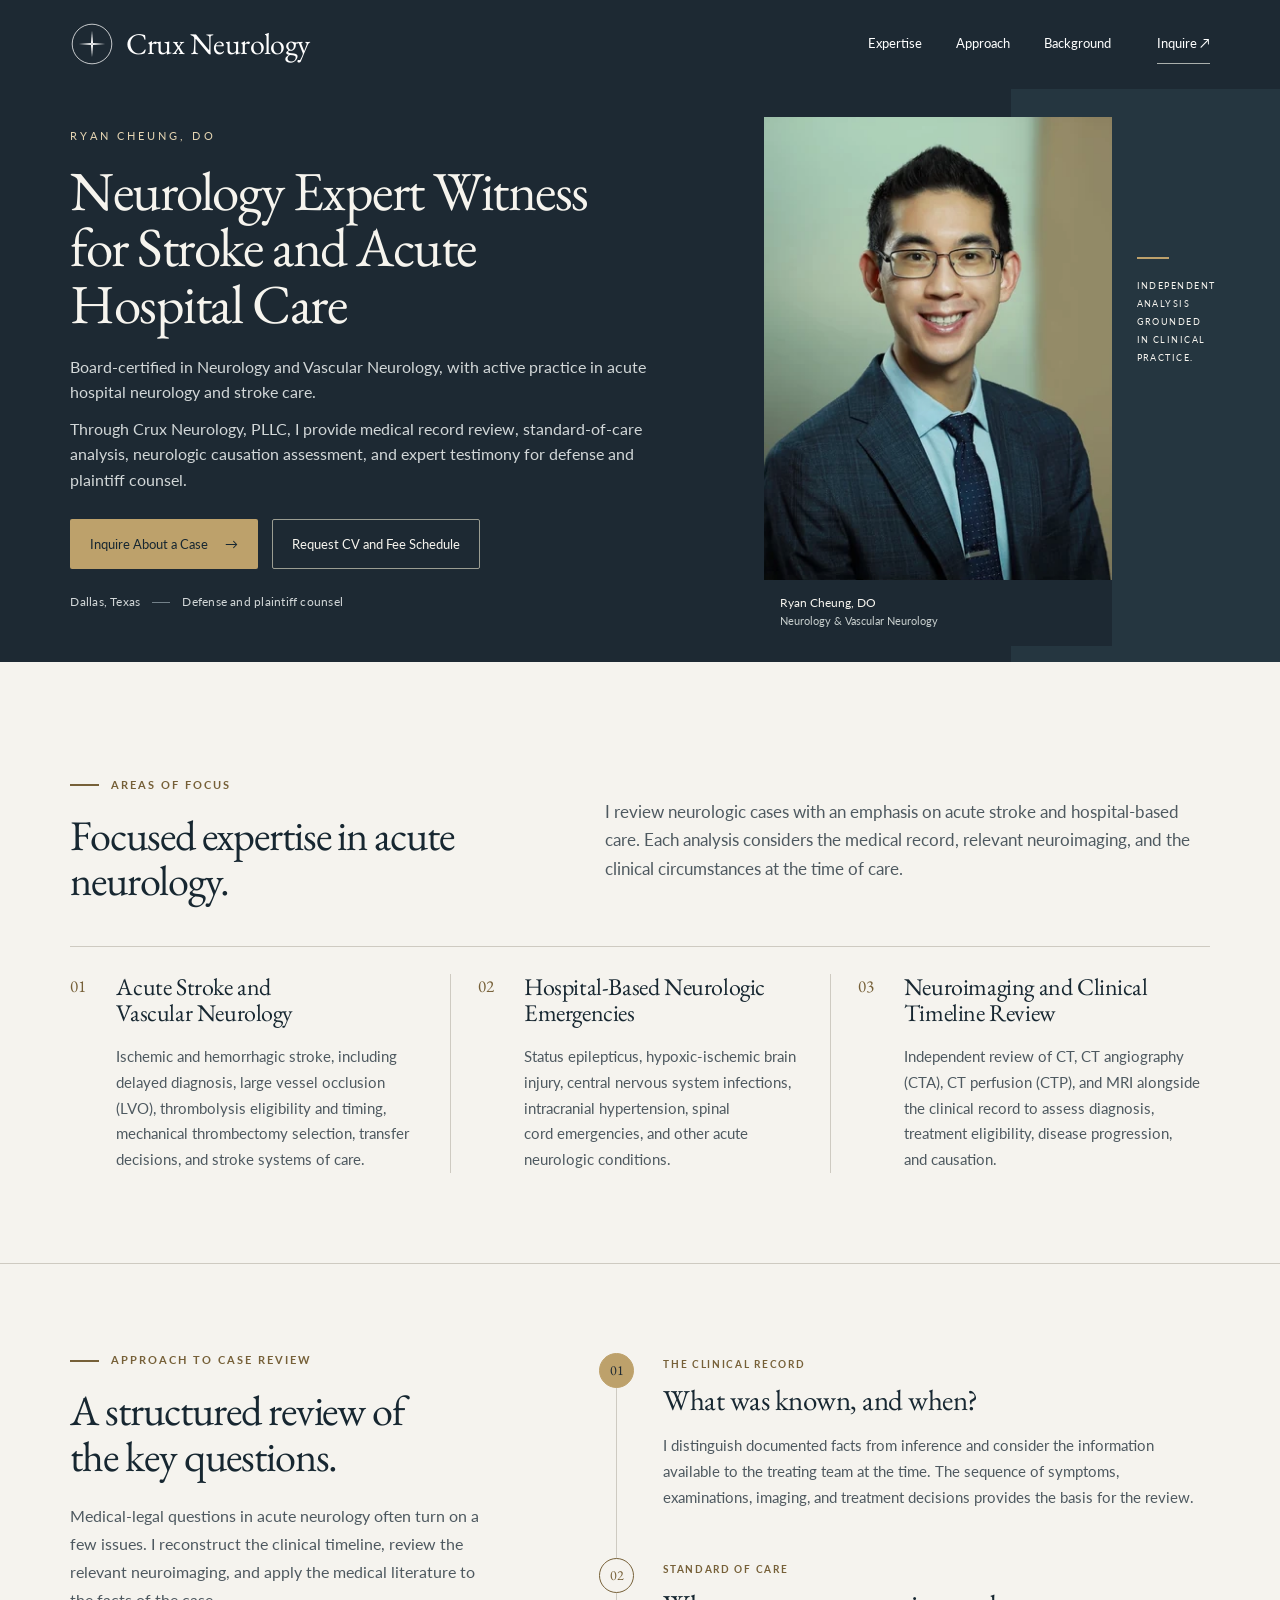
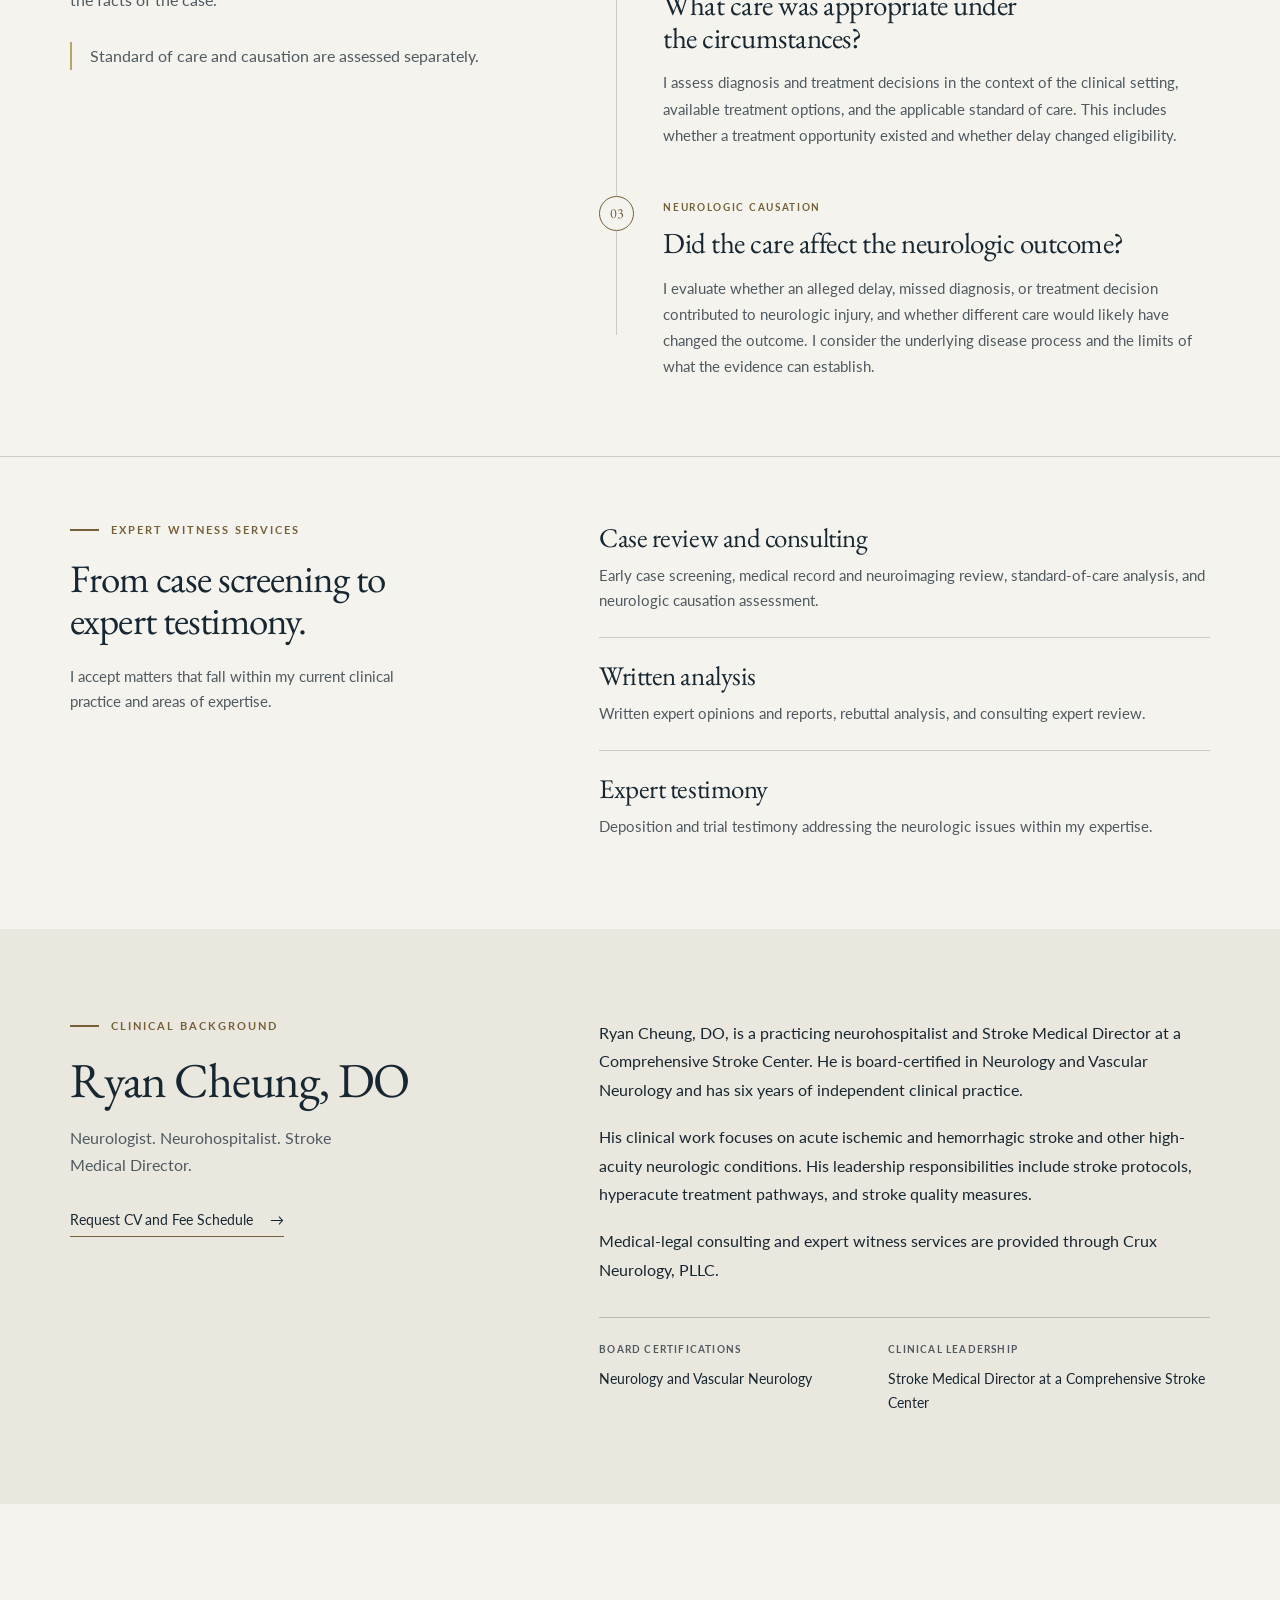
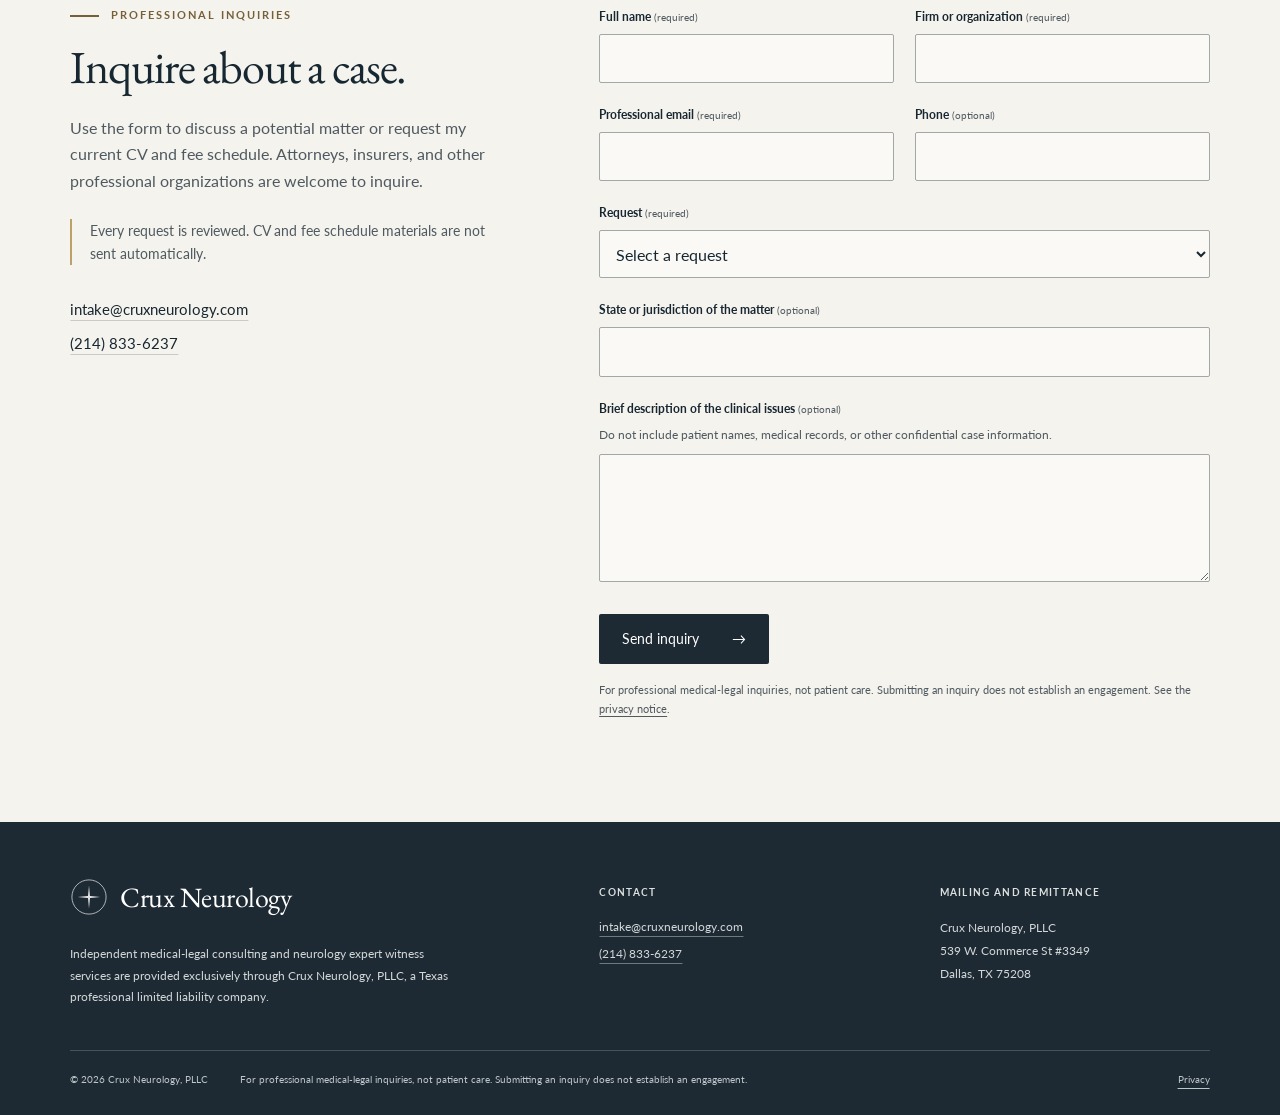
==== index.html @ 37321e13 "Add files via upload Initial website upload" ====
<!doctype html>
<html lang="en">
<head>
  <meta charset="UTF-8">
  <meta name="viewport" content="width=device-width, initial-scale=1">
  <title>Neurology Expert Witness for Stroke | Ryan Cheung, DO</title>
  <meta name="description" content="Ryan Cheung, DO, provides neurology expert witness services for stroke and acute hospital care, including standard-of-care review and causation analysis.">
  <meta name="robots" content="index, follow, max-image-preview:large">
  <meta name="theme-color" content="#1d2933">
  <link rel="canonical" href="https://cruxneurology.com/">
  <meta property="og:type" content="website">
  <meta property="og:site_name" content="Crux Neurology">
  <meta property="og:title" content="Neurology Expert Witness for Stroke | Ryan Cheung, DO">
  <meta property="og:description" content="Ryan Cheung, DO, provides neurology expert witness services for stroke and acute hospital care, including standard-of-care review and causation analysis.">
  <meta property="og:url" content="https://cruxneurology.com/">
  <meta property="og:image" content="https://cruxneurology.com/assets/social-card.png">
  <meta property="og:image:width" content="1200">
  <meta property="og:image:height" content="630">
  <meta property="og:image:alt" content="Crux Neurology - Ryan Cheung, DO. Neurology expert witness for stroke and acute hospital care.">
  <meta name="twitter:card" content="summary_large_image">
  <meta name="twitter:title" content="Neurology Expert Witness for Stroke | Ryan Cheung, DO">
  <meta name="twitter:description" content="Ryan Cheung, DO, provides neurology expert witness services for stroke and acute hospital care, including standard-of-care review and causation analysis.">
  <meta name="twitter:image" content="https://cruxneurology.com/assets/social-card.png">
  <link rel="icon" type="image/svg+xml" href="/assets/favicon.svg">
  <link rel="apple-touch-icon" href="/assets/apple-touch-icon.png">
  <link rel="preconnect" href="https://fonts.googleapis.com"><link rel="preconnect" href="https://fonts.gstatic.com" crossorigin><link href="https://fonts.googleapis.com/css2?family=EB+Garamond:wght@400;500;600&amp;family=Lato:wght@400;700&amp;display=swap" rel="stylesheet">
  <link rel="stylesheet" href="/assets/site.3e89bdb7e78f.css">
  <link rel="preload" as="image" href="/assets/portrait-768.webp" imagesrcset="/assets/portrait-480.webp 480w, /assets/portrait-768.webp 768w, /assets/portrait-1200.webp 1200w" imagesizes="(max-width: 700px) 86vw, (max-width: 1050px) 38vw, 390px">
  <script type="application/ld+json">{"@context":"https://schema.org","@graph":[{"@type":"Organization","@id":"https://cruxneurology.com/#organization","name":"Crux Neurology, PLLC","url":"https://cruxneurology.com/","email":"intake@cruxneurology.com","telephone":"+12148336237","logo":"https://cruxneurology.com/assets/logo-white.svg","address":{"@type":"PostalAddress","streetAddress":"539 W. Commerce St #3349","addressLocality":"Dallas","addressRegion":"TX","postalCode":"75208","addressCountry":"US"}},{"@type":"Person","@id":"https://cruxneurology.com/#ryan-cheung","name":"Ryan Cheung, DO","jobTitle":"Neurologist and medical-legal consultant","url":"https://cruxneurology.com/","image":"https://cruxneurology.com/assets/portrait-1200.webp","worksFor":{"@id":"https://cruxneurology.com/#organization"},"knowsAbout":["Neurology","Vascular Neurology","Acute stroke","Standard of care","Neurologic causation","Expert testimony"]},{"@type":"WebSite","@id":"https://cruxneurology.com/#website","name":"Crux Neurology","url":"https://cruxneurology.com/","publisher":{"@id":"https://cruxneurology.com/#organization"}}]}</script>
  <script type="module" src="/assets/site.d19957cd7f77.mjs"></script>
</head>
<body>
  <a class="skip-link" href="#main">Skip to content</a>
    <header class="site-header" data-header>
      <div class="container header-inner">
        <a class="brand" href="/" aria-label="Crux Neurology home"><svg class="brand__mark" xmlns="http://www.w3.org/2000/svg" viewBox="0 0 100 100" aria-hidden="true" focusable="false">
    <defs><mask id="logo-cutout-header"><rect width="100" height="100" fill="white"/><circle cx="50" cy="50" r="1.5" fill="black"/></mask></defs>
    <g fill="none" stroke="currentColor"><circle cx="50" cy="50" r="45" stroke-width="1.7"/></g>
    <g fill="currentColor" mask="url(#logo-cutout-header)"><polygon points="50,20 52.5,50 50,80 47.5,50"/><polygon points="20,50 50,47.5 80,50 50,52.5"/></g>
    <circle cx="50" cy="50" r="2" fill="none" stroke="currentColor" stroke-width="1"/>
  </svg><span>Crux Neurology</span></a>
        <button class="menu-toggle" type="button" aria-expanded="false" aria-controls="site-nav" hidden>
          <span data-menu-label>Menu</span><span class="menu-glyph" aria-hidden="true"><span></span><span></span></span>
        </button>
        <nav class="site-nav" id="site-nav" aria-label="Main navigation">
          <a href="#expertise">Expertise</a><a href="#approach">Approach</a><a href="#background">Background</a>
          <a class="nav-inquiry" href="#inquire" data-inquiry="case">Inquire<span aria-hidden="true">&nbsp;&#8599;</span></a>
        </nav>
      </div>
    </header>
  <main id="main" tabindex="-1">
    <section class="hero" aria-labelledby="hero-heading" data-hero>
      <div class="container hero-grid">
        <div class="hero-copy">
          <p class="person-label">Ryan Cheung, DO</p>
          <h1 id="hero-heading">Neurology Expert Witness<span>for Stroke and Acute <span class="keep-together">Hospital Care</span></span></h1>
          <div class="hero-introduction"><p>Board-certified in Neurology and Vascular Neurology, with active practice in acute hospital neurology and stroke care.</p><p>Through Crux Neurology, PLLC, I provide medical record review, standard-of-care analysis, neurologic causation assessment, and expert testimony for defense and plaintiff counsel.</p></div>
          <div class="hero-actions"><a class="button button--gold" href="#inquire" data-inquiry="case">Inquire About a Case<span class="button-arrow" aria-hidden="true">&#8594;</span></a><a class="button button--outline " href="#inquire" data-inquiry="materials">Request CV and Fee Schedule</a></div>
          <p class="hero-location">Dallas, Texas<span aria-hidden="true"></span>Defense and plaintiff counsel</p>
        </div>
        <div class="hero-media">
          <figure class="portrait-frame" data-portrait>
            <div class="portrait-clip"><img src="/assets/portrait-768.webp" srcset="/assets/portrait-480.webp 480w, /assets/portrait-768.webp 768w, /assets/portrait-1200.webp 1200w" sizes="(max-width: 700px) 86vw, (max-width: 1050px) 38vw, 390px" width="1200" height="1200" alt="Professional portrait of Ryan Cheung, DO" fetchpriority="high" decoding="async"></div>
            <figcaption><span>Ryan Cheung, DO</span><span>Neurology &amp; Vascular Neurology</span></figcaption>
          </figure>
          <p class="hero-note"><span aria-hidden="true"></span>Independent analysis grounded in clinical practice.</p>
        </div>
      </div>
    </section>
    <section class="section expertise" id="expertise" aria-labelledby="expertise-heading">
      <div class="container">
        <div class="section-intro">
          <div><p class="eyebrow"><span aria-hidden="true"></span>Areas of focus</p><h2 id="expertise-heading">Focused expertise in acute neurology.</h2></div>
          <p class="section-lead">I review neurologic cases with an emphasis on acute stroke and hospital-based care. Each analysis considers the medical record, relevant neuroimaging, and the clinical circumstances at the time of care.</p>
        </div>
        <div class="expertise-grid"><article class="expertise-item"><span class="item-number" aria-hidden="true">01</span><div><h3>Acute Stroke and Vascular Neurology</h3><p>Ischemic and hemorrhagic stroke, including delayed diagnosis, large vessel occlusion (LVO), thrombolysis eligibility and timing, mechanical thrombectomy selection, transfer decisions, and stroke systems of care.</p></div></article><article class="expertise-item"><span class="item-number" aria-hidden="true">02</span><div><h3>Hospital-Based Neurologic Emergencies</h3><p>Status epilepticus, hypoxic-ischemic brain injury, central nervous system infections, intracranial hypertension, spinal cord emergencies, and other acute neurologic conditions.</p></div></article><article class="expertise-item"><span class="item-number" aria-hidden="true">03</span><div><h3>Neuroimaging and Clinical Timeline Review</h3><p>Independent review of CT, CT angiography (CTA), CT perfusion (CTP), and MRI alongside the clinical record to assess diagnosis, treatment eligibility, disease progression, and causation.</p></div></article></div>
      </div>
    </section>
    <section class="section approach" id="approach" aria-labelledby="approach-heading">
      <div class="container approach-grid">
        <div class="approach-intro"><p class="eyebrow"><span aria-hidden="true"></span>Approach to case review</p><h2 id="approach-heading">A structured review of the key questions.</h2><p>Medical-legal questions in acute neurology often turn on a few issues. I reconstruct the clinical timeline, review the relevant neuroimaging, and apply the medical literature to the facts of the case.</p><p class="approach-note">Standard of care and causation are assessed separately.</p></div>
        <ol class="approach-steps" data-steps>
          <li class="approach-step is-current" data-step><span class="step-marker" aria-hidden="true">01</span><div class="step-content"><p class="step-label">The clinical record</p><h3>What was known, and when?</h3><p>I distinguish documented facts from inference and consider the information available to the treating team at the time. The sequence of symptoms, examinations, imaging, and treatment decisions provides the basis for the review.</p></div></li><li class="approach-step" data-step><span class="step-marker" aria-hidden="true">02</span><div class="step-content"><p class="step-label">Standard of care</p><h3>What care was appropriate under the circumstances?</h3><p>I assess diagnosis and treatment decisions in the context of the clinical setting, available treatment options, and the applicable standard of care. This includes whether a treatment opportunity existed and whether delay changed eligibility.</p></div></li><li class="approach-step" data-step><span class="step-marker" aria-hidden="true">03</span><div class="step-content"><p class="step-label">Neurologic causation</p><h3>Did the care affect the neurologic outcome?</h3><p>I evaluate whether an alleged delay, missed diagnosis, or treatment decision contributed to neurologic injury, and whether different care would likely have changed the outcome. I consider the underlying disease process and the limits of what the evidence can establish.</p></div></li>
        </ol>
      </div>
    </section>
    <section class="section services" aria-labelledby="services-heading">
      <div class="container services-grid">
        <div><p class="eyebrow"><span aria-hidden="true"></span>Expert witness services</p><h2 id="services-heading">From case screening to expert testimony.</h2><p class="services-note">I accept matters that fall within my current clinical practice and areas of expertise.</p></div>
        <div class="service-list"><div class="service-row"><h3>Case review and consulting</h3><p>Early case screening, medical record and neuroimaging review, standard-of-care analysis, and neurologic causation assessment.</p></div><div class="service-row"><h3>Written analysis</h3><p>Written expert opinions and reports, rebuttal analysis, and consulting expert review.</p></div><div class="service-row"><h3>Expert testimony</h3><p>Deposition and trial testimony addressing the neurologic issues within my expertise.</p></div></div>
      </div>
    </section>
    <section class="section background" id="background" aria-labelledby="background-heading">
      <div class="container background-grid">
        <div class="background-title"><p class="eyebrow"><span aria-hidden="true"></span>Clinical background</p><h2 id="background-heading">Ryan Cheung, DO</h2><p class="background-subtitle">Neurologist. Neurohospitalist. Stroke Medical Director.</p><a class="text-link" href="#inquire" data-inquiry="materials">Request CV and Fee Schedule <span aria-hidden="true">&#8594;</span></a></div>
        <div class="background-copy"><p>Ryan Cheung, DO, is a practicing neurohospitalist and Stroke Medical Director at a Comprehensive Stroke Center. He is board-certified in Neurology and Vascular Neurology and has six years of independent clinical practice.</p>
<p>His clinical work focuses on acute ischemic and hemorrhagic stroke and other high-acuity neurologic conditions. His leadership responsibilities include stroke protocols, hyperacute treatment pathways, and stroke quality measures.</p>
<p>Medical-legal consulting and expert witness services are provided through Crux Neurology, PLLC.</p><dl class="credentials"><div><dt>Board certifications</dt><dd>Neurology and Vascular Neurology</dd></div><div><dt>Clinical leadership</dt><dd>Stroke Medical Director at a Comprehensive Stroke Center</dd></div></dl></div>
      </div>
    </section>
    <section class="section inquiry" id="inquire" aria-labelledby="inquiry-heading" tabindex="-1">
      <div class="container inquiry-grid">
        <div class="inquiry-intro"><p class="eyebrow"><span aria-hidden="true"></span>Professional inquiries</p><h2 id="inquiry-heading">Inquire about a case.</h2><p>Use the form to discuss a potential matter or request my current CV and fee schedule. Attorneys, insurers, and other professional organizations are welcome to inquire.</p><p class="screening-note">Every request is reviewed. CV and fee schedule materials are not sent automatically.</p><div class="contact-links"><a href="mailto:intake@cruxneurology.com">intake@cruxneurology.com</a><a href="tel:+12148336237">(214) 833-6237</a></div></div>
        <div class="inquiry-panel">
          <form id="inquiry-form" action="https://formspree.io/f/mqevrkad" method="POST" aria-label="Professional inquiry" data-inquiry-form>
            <div class="form-error-summary" id="form-errors" role="alert" tabindex="-1" hidden><h3>Review your inquiry</h3><p id="form-error-message"></p><ul id="form-error-list"></ul></div>
            <div class="form-fields">
              <div class="field">
    <label for="name">Full name <span class="required-note">(required)</span></label>
    <input id="name" name="name" type="text" required autocomplete="name" maxlength="100" aria-describedby="name-error">
    <p class="field-error" id="name-error" hidden></p>
  </div>
              <div class="field">
    <label for="organization">Firm or organization <span class="required-note">(required)</span></label>
    <input id="organization" name="organization" type="text" required autocomplete="organization" maxlength="160" aria-describedby="organization-error">
    <p class="field-error" id="organization-error" hidden></p>
  </div>
              <div class="field">
    <label for="email">Professional email <span class="required-note">(required)</span></label>
    <input id="email" name="email" type="email" required autocomplete="email" maxlength="254" aria-describedby="email-error">
    <p class="field-error" id="email-error" hidden></p>
  </div>
              <div class="field">
    <label for="phone">Phone <span class="optional-note">(optional)</span></label>
    <input id="phone" name="phone" type="tel"  autocomplete="tel" maxlength="40" aria-describedby="phone-error">
    <p class="field-error" id="phone-error" hidden></p>
  </div>
              <div class="field field--full"><label for="request_type">Request <span class="required-note">(required)</span></label><select id="request_type" name="request_type" required aria-describedby="request_type-error"><option value="">Select a request</option><option value="case">Case inquiry</option><option value="materials">CV and fee schedule</option><option value="both">Case inquiry and CV / fee schedule</option></select><p class="field-error" id="request_type-error" hidden></p></div>
              <div class="case-fields field--full" data-case-fields>
                <div class="field field--full">
    <label for="jurisdiction">State or jurisdiction of the matter <span class="optional-note">(optional)</span></label>
    <input id="jurisdiction" name="jurisdiction" type="text"   maxlength="120" aria-describedby="jurisdiction-error">
    <p class="field-error" id="jurisdiction-error" hidden></p>
  </div>
                <div class="field field--full"><label for="message">Brief description of the clinical issues <span class="optional-note">(optional)</span></label><p class="field-hint" id="message-hint">Do not include patient names, medical records, or other confidential case information.</p><textarea id="message" name="message" rows="4" maxlength="3000" aria-describedby="message-hint message-error"></textarea><p class="field-error" id="message-error" hidden></p></div>
              </div>
            </div>
            <div class="honeypot" aria-hidden="true"><label for="company_website">Leave this field empty</label><input id="company_website" name="_gotcha" type="text" tabindex="-1" autocomplete="off"></div>
            <input type="hidden" name="_subject" value="Crux Neurology professional inquiry">
            <div class="form-submit"><button class="button button--navy" type="submit"><span data-submit-label>Send inquiry</span><span aria-hidden="true">&#8594;</span></button><p data-submit-status role="status" aria-live="polite"></p></div>
            <p class="form-privacy">For professional medical-legal inquiries, not patient care. Submitting an inquiry does not establish an engagement. See the <a href="/privacy/">privacy notice</a>.</p>
            <noscript><p class="form-privacy">Your browser will open Formspree's confirmation page after submission. Materials are still reviewed and sent manually.</p></noscript>
          </form>
          <div class="form-success" data-form-success tabindex="-1" role="status" hidden><span class="success-rule" aria-hidden="true"></span><p class="step-label">Crux Neurology</p><h3>Request received</h3><p>Your request has been received for review. CV and fee schedule requests are screened before materials are shared.</p><button type="button" class="text-link" data-form-reset>Send another inquiry <span aria-hidden="true">&#8594;</span></button></div>
        </div>
      </div>
    </section>
  </main>
  <footer class="site-footer">
    <div class="container footer-main">
      <div class="footer-brand"><a class="brand" href="/" aria-label="Crux Neurology home"><svg class="brand__mark" xmlns="http://www.w3.org/2000/svg" viewBox="0 0 100 100" aria-hidden="true" focusable="false">
    <defs><mask id="logo-cutout-footer"><rect width="100" height="100" fill="white"/><circle cx="50" cy="50" r="1.5" fill="black"/></mask></defs>
    <g fill="none" stroke="currentColor"><circle cx="50" cy="50" r="45" stroke-width="1.7"/></g>
    <g fill="currentColor" mask="url(#logo-cutout-footer)"><polygon points="50,20 52.5,50 50,80 47.5,50"/><polygon points="20,50 50,47.5 80,50 50,52.5"/></g>
    <circle cx="50" cy="50" r="2" fill="none" stroke="currentColor" stroke-width="1"/>
  </svg><span>Crux Neurology</span></a><p>Independent medical-legal consulting and neurology expert witness services are provided exclusively through Crux Neurology, PLLC, a Texas professional limited liability company.</p></div>
      <div><h2 class="footer-heading">Contact</h2><a href="mailto:intake@cruxneurology.com">intake@cruxneurology.com</a><a href="tel:+12148336237">(214) 833-6237</a></div>
      <div><h2 class="footer-heading">Mailing and remittance</h2><address>Crux Neurology, PLLC<br>539 W. Commerce St #3349<br>Dallas, TX 75208</address></div>
    </div>
    <div class="container footer-bottom"><p>&copy; 2026 Crux Neurology, PLLC</p><p>For professional medical-legal inquiries, not patient care. Submitting an inquiry does not establish an engagement.</p><a href="/privacy/">Privacy</a></div>
  </footer>
</body>
</html>
---- assets/site.3e89bdb7e78f.css ----
/* EDIT HERE: the approved visual system. Keep normal text at accessible contrast. */
:root {
  color-scheme: light;
  --paper: #f5f3ee;
  --paper-deep: #eae7df;
  --white: #ffffff;
  --navy: #1d2933;
  --navy-raised: #253640;
  --ink: #172731;
  --muted: #4e5960;
  --on-dark: #f6f4ee;
  --on-dark-muted: #d2d7d8;
  --gold: #bda16b;
  --gold-hover: #cdb584;
  --gold-ink: #766038;
  --line: #cecac1;
  --line-dark: #465159;
  --error: #942e2e;
  --font-display: 'EB Garamond', Georgia, 'Times New Roman', serif;
  --font-body: 'Lato', Arial, Helvetica, sans-serif;
  --container: 1248px;
  --gutter: clamp(22px, 5.5vw, 88px);
  --section-space: clamp(68px, 7vw, 100px);
  --header-height: 88px;
  --radius: 2px;
  --ease: cubic-bezier(.2, .7, .2, 1);
}

/* BASE --------------------------------------------------------------- */
*, *::before, *::after { box-sizing: border-box; }
html { scroll-padding-top: calc(var(--header-height) + 24px); }
body { margin: 0; background: var(--paper); color: var(--ink); font-family: var(--font-body); font-size: 17px; line-height: 1.65; -webkit-font-smoothing: antialiased; }
body, input, select, textarea, button { font-synthesis: none; }
::selection { background: #ddcca7; color: var(--ink); }
h1, h2, h3, p, figure, ol, ul, dl, dd { margin: 0; }
h1, h2, h3 { font-family: var(--font-display); font-weight: 400; text-wrap: pretty; }
h1 { font-size: clamp(44px, 4.3vw, 60px); line-height: 1.03; letter-spacing: -.027em; }
h2 { font-size: clamp(35px, 3.3vw, 46px); line-height: 1.08; letter-spacing: -.025em; }
h3 { font-size: 26px; line-height: 1.12; letter-spacing: -.017em; }
p { text-wrap: pretty; }
p + p { margin-top: 18px; }
a { color: inherit; text-underline-offset: 5px; text-decoration-thickness: 1px; }
button, input, select, textarea { font: inherit; }
button, a, input, select, textarea { -webkit-tap-highlight-color: transparent; }
button { cursor: pointer; }
button:disabled { cursor: wait; }
a:focus-visible, button:focus-visible, input:focus-visible, select:focus-visible, textarea:focus-visible, [tabindex]:focus-visible { outline: 2px solid var(--gold-ink); outline-offset: 5px; }
.site-header :focus-visible, .hero :focus-visible, .site-footer :focus-visible { outline-color: var(--gold-hover); }
[hidden] { display: none !important; }
img { display: block; max-width: 100%; }
.container { width: min(var(--container), calc(100% - var(--gutter) * 2)); margin-inline: auto; }
.section { padding-block: var(--section-space); }
section[id] { scroll-margin-top: 22px; }
#main:focus, #inquire:focus { outline: none; }
.skip-link { position: fixed; top: 12px; left: 20px; z-index: 100; padding: 10px 20px; background: var(--paper); color: var(--ink); transform: translateY(-170%); }
.skip-link:focus { transform: translateY(0); }
.eyebrow { display: flex; align-items: center; gap: 12px; font-size: 10.5px; line-height: 1.45; font-weight: 700; text-transform: uppercase; letter-spacing: .19em; color: var(--gold-ink); margin-bottom: 20px; }
.eyebrow > span { width: 29px; height: 2px; flex: 0 0 29px; background: currentColor; }
.button { display: inline-flex; align-items: center; justify-content: center; gap: 17px; padding: 14px 22px; min-height: 50px; border: 1px solid transparent; border-radius: var(--radius); text-decoration: none; font-size: 14px; line-height: 1.3; font-weight: 400; transition: background-color .2s, color .2s, border-color .2s; }
.button--gold { background: var(--gold); color: var(--ink); }
.button--gold:hover { background: var(--gold-hover); }
.button--outline { background: transparent; border-color: #9b9d92; color: var(--on-dark); }
.button--outline:hover { background: var(--on-dark); border-color: var(--on-dark); color: var(--navy); }
.button--navy { background: var(--navy); color: var(--white); }
.button--navy:hover { background: #344650; }
.button--navy:disabled { background: #52636a; }
.button-arrow { transition: transform .2s var(--ease); }
.button:hover .button-arrow { transform: translateX(3px); }
.text-link { display: inline-flex; align-items: center; gap: 17px; border: 0; border-bottom: 1px solid var(--gold-ink); padding: 0 0 5px; background: none; font-size: 14px; line-height: 1.6; text-decoration: none; color: var(--ink); }
.text-link:hover { color: var(--gold-ink); }

/* IDENTITY / NAVIGATION ---------------------------------------------- */
.site-header { position: sticky; top: 0; z-index: 50; background: var(--navy); color: var(--white); border-bottom: 1px solid transparent; transition: border-color .2s; }
.site-header.is-scrolled { border-bottom-color: var(--line-dark); }
.header-inner { min-height: var(--header-height); display: flex; align-items: center; justify-content: space-between; gap: 24px; }
.brand { display: inline-flex; align-items: center; gap: 12px; color: var(--white); text-decoration: none; white-space: nowrap; transition: color .2s; }
.brand__mark { width: 44px; height: 44px; flex: 0 0 44px; }
.brand > span { font-family: var(--font-display); font-size: 30px; line-height: 1; letter-spacing: -.018em; }
/* The entire brand is white at rest; both symbol and wordmark turn gold. */
.brand:hover, .brand:focus-visible { color: var(--gold); }
.site-nav { display: flex; align-items: center; gap: 34px; font-size: 13px; line-height: 1.5; }
.site-nav a { padding-block: 10px; text-decoration: none; transition: color .2s; }
.site-nav a:hover, .site-nav a:focus-visible, .site-nav a[aria-current="location"] { color: var(--gold-hover); }
.site-nav .nav-inquiry { margin-left: 12px; border-bottom: 1px solid #aab0ad; }
.menu-toggle { display: none; }

/* OPENING: INDEPENDENT TEXT, PHOTO, AND REAR PANEL --------------------- */
.hero { background: var(--navy); color: var(--on-dark); position: relative; z-index: 2; isolation: isolate; }
.hero::after { content: ''; position: absolute; z-index: -1; width: 21%; right: 0; top: 0; bottom: 0; background: var(--navy-raised); transform: translateY(var(--rear-shift, 0px)); }
.hero-grid { display: grid; grid-template-columns: minmax(0, 1.43fr) minmax(0, 1fr); gap: clamp(36px, 4.5vw, 68px); align-items: start; padding-top: 28px; padding-bottom: 50px; }
.hero-copy { padding-top: 10px; position: relative; z-index: 2; }
.person-label { font-size: 11px; letter-spacing: .28em; line-height: 1.6; text-transform: uppercase; color: #e4d4b2; margin-bottom: 18px; }
.hero h1 { max-width: 720px; }
.hero h1 > span { display: block; }
.keep-together { white-space: nowrap; }
.hero-introduction { font-size: 15.5px; line-height: 1.65; color: var(--on-dark-muted); max-width: 590px; margin-top: 22px; }
.hero-introduction p + p { margin-top: 11px; }
.hero-actions { display: flex; gap: 14px; flex-wrap: wrap; margin-top: 26px; }
.hero-actions .button { font-size: 13px; padding-inline: 19px; }
.hero-location { display: flex; align-items: center; flex-wrap: wrap; gap: 12px; margin-top: 24px; color: var(--on-dark-muted); font-size: 11.5px; letter-spacing: .02em; }
.hero-location > span { width: 18px; height: 1px; background: #73818a; }
.hero-media { display: grid; grid-template-columns: minmax(0, 1fr) 73px; gap: 25px; align-items: start; position: relative; z-index: 3; }
.portrait-frame { margin-bottom: -108px; background: var(--navy); transform: translate3d(0, var(--portrait-shift, 0px), 0); }
.portrait-clip { aspect-ratio: 3 / 4; overflow: hidden; background: #8b9b93; }
.portrait-clip img { width: 100%; height: 100%; object-fit: cover; object-position: 50% 30%; filter: saturate(.88); transform: scale(var(--portrait-scale, 1.012)); }
.portrait-frame figcaption { padding: 14px 16px 16px; font-size: 12px; line-height: 1.55; color: var(--on-dark); }
.portrait-frame figcaption > span { display: block; }
.portrait-frame figcaption > span + span { color: #c8cfce; font-size: 10.5px; margin-top: 1px; }
.hero-note { margin-top: 140px; font-size: 9px; line-height: 2; text-transform: uppercase; letter-spacing: .16em; overflow-wrap: normal; }
.hero-note > span { display: block; width: 32px; height: 2px; background: var(--gold); margin-bottom: 18px; }

/* FOCUS -------------------------------------------------------------- */
.expertise { padding-top: clamp(106px, 9vw, 130px); position: relative; z-index: 1; background: var(--paper); }
.section-intro { display: grid; grid-template-columns: .9fr 1.25fr; gap: 100px; align-items: center; margin-bottom: 42px; }
.section-intro h2 { max-width: 430px; }
.section-lead { font-size: 17px; line-height: 1.7; color: var(--muted); max-width: 630px; }
.expertise-grid { display: grid; grid-template-columns: repeat(3, minmax(0, 1fr)); border-top: 1px solid var(--line); padding-top: 27px; }
.expertise-item { display: grid; grid-template-columns: 25px 1fr; gap: 21px; padding-right: 28px; }
.expertise-item + .expertise-item { border-left: 1px solid var(--line); padding-left: 27px; }
.expertise-item:last-child { padding-right: 0; }
.item-number { font-family: var(--font-display); font-size: 17px; line-height: 1.5; color: var(--gold-ink); }
.expertise-item h3 { font-size: 24px; line-height: 1.07; min-height: 54px; max-width: 295px; }
.expertise-item p { margin-top: 16px; font-size: 15px; line-height: 1.72; color: var(--muted); }

/* APPROACH: NORMAL DOCUMENT SCROLL, STICKY TITLE, ACTIVE RAIL --------- */
.approach { border-top: 1px solid var(--line); padding-bottom: 76px; }
.approach-grid { display: grid; grid-template-columns: .86fr 1.25fr; gap: clamp(80px, 8.5vw, 135px); align-items: start; }
.approach-intro { position: sticky; top: calc(var(--header-height) + 48px); }
.approach-intro h2 { max-width: 375px; }
.approach-intro > p:not(.eyebrow) { margin-top: 22px; font-size: 16px; line-height: 1.75; color: var(--muted); }
.approach-intro .approach-note { border-left: 2px solid var(--gold); padding-left: 18px; color: var(--ink); margin-top: 28px !important; }
.approach-steps { padding: 0; list-style: none; position: relative; }
.approach-steps::before { content: ''; position: absolute; width: 1px; background: var(--line); top: 18px; bottom: 45px; left: 17px; }
.approach-step { display: grid; grid-template-columns: 36px 1fr; gap: 28px; position: relative; }
.approach-step:not(:last-child) { padding-bottom: 48px; }
.step-marker { position: relative; z-index: 1; width: 35px; height: 35px; display: flex; align-items: center; justify-content: center; border-radius: 50%; border: 1px solid var(--gold-ink); color: var(--gold-ink); background: var(--paper); font-family: var(--font-display); font-size: 14px; transition: color .3s, background-color .3s, border-color .3s; }
.approach-step.is-current .step-marker { background: var(--gold); color: var(--navy); border-color: var(--gold); }
.step-label { color: var(--gold-ink); font-size: 10px; text-transform: uppercase; letter-spacing: .17em; font-weight: 700; line-height: 1.5; margin-bottom: 12px; }
.step-content { padding-top: 4px; }
.step-content h3 { font-size: 29px; line-height: 1.12; max-width: 520px; }
.step-content > p:not(.step-label) { margin-top: 15px; color: var(--muted); font-size: 15px; line-height: 1.75; max-width: 540px; }

/* SERVICES ----------------------------------------------------------- */
.services { border-top: 1px solid var(--line); padding-top: 66px; }
.services-grid { display: grid; grid-template-columns: .86fr 1.25fr; gap: clamp(80px, 8.5vw, 135px); }
.services h2 { max-width: 370px; font-size: 39px; }
.services-note { max-width: 340px; color: var(--muted); font-size: 15px; margin-top: 22px; }
.service-row { padding-block: 23px; border-top: 1px solid var(--line); }
.service-row:first-child { padding-top: 0; border-top: 0; }
.service-row:last-child { padding-bottom: 0; }
.service-row h3 { font-size: 27px; }
.service-row p { margin-top: 10px; font-size: 15px; line-height: 1.7; color: var(--muted); }

/* BACKGROUND --------------------------------------------------------- */
.background { background: var(--paper-deep); }
.background-grid { display: grid; grid-template-columns: .86fr 1.25fr; gap: clamp(80px, 8.5vw, 135px); }
.background h2 { font-size: clamp(40px, 3.8vw, 52px); }
.background-subtitle { margin-top: 18px; color: var(--muted); max-width: 320px; font-size: 16px; line-height: 1.7; }
.background-title .text-link { margin-top: 30px; }
.background-copy { font-size: 16px; line-height: 1.8; }
.credentials { display: grid; grid-template-columns: .9fr 1.1fr; gap: 26px; margin-top: 32px; padding-top: 24px; border-top: 1px solid #bdbab1; }
.credentials dt { text-transform: uppercase; font-weight: 700; letter-spacing: .12em; color: var(--muted); font-size: 10px; line-height: 1.5; margin-bottom: 10px; }
.credentials dd { font-size: 14px; line-height: 1.7; }

/* INTAKE ------------------------------------------------------------- */
.inquiry { padding-block: 104px; }
.inquiry-grid { display: grid; grid-template-columns: .86fr 1.25fr; gap: clamp(80px, 8.5vw, 135px); }
.inquiry-intro h2 { font-size: 46px; }
.inquiry-intro > p:not(.eyebrow) { font-size: 16px; color: var(--muted); margin-top: 22px; }
.inquiry-intro .screening-note { font-size: 14px !important; padding-left: 18px; border-left: 2px solid var(--gold); margin-top: 25px !important; }
.contact-links { margin-top: 32px; display: flex; align-items: flex-start; flex-direction: column; gap: 9px; font-size: 15px; }
.contact-links a { text-decoration-color: var(--line); }
.contact-links a:hover { text-decoration-color: var(--gold-ink); }
.inquiry-panel { min-width: 0; }
.form-fields { display: grid; grid-template-columns: 1fr 1fr; gap: 23px 21px; }
.field { min-width: 0; }
.field--full { grid-column: 1 / -1; }
.field label { display: block; font-size: 12px; font-weight: 700; line-height: 1.5; margin-bottom: 8px; }
.required-note, .optional-note { font-weight: 400; color: var(--muted); font-size: 10px; white-space: nowrap; }
input, select, textarea { width: 100%; min-width: 0; border: 1px solid #a2a8a6; border-radius: var(--radius); padding: 12px; background: #faf9f6; color: var(--ink); font-size: 16px; line-height: 1.45; }
input, select { min-height: 48px; }
select { padding-right: 28px; }
textarea { resize: vertical; min-height: 128px; }
input:hover, select:hover, textarea:hover { border-color: var(--muted); }
input:focus, select:focus, textarea:focus { border-color: var(--gold-ink); }
[aria-invalid="true"] { border-color: var(--error); }
.case-fields { display: grid; gap: 23px; }
.field-hint { color: var(--muted); font-size: 12px; line-height: 1.6; margin: -1px 0 10px; }
.field-error { font-size: 12px; color: var(--error); margin-top: 7px; line-height: 1.5; }
.honeypot { position: absolute; width: 1px; height: 1px; padding: 0; border: 0; overflow: hidden; clip-path: inset(50%); white-space: nowrap; }
.form-submit { display: flex; align-items: center; flex-wrap: wrap; gap: 18px; margin-top: 24px; }
.form-submit .button { min-width: 170px; justify-content: space-between; }
.form-submit [role="status"] { color: var(--muted); font-size: 13px; }
.form-privacy { color: var(--muted); font-size: 11px; line-height: 1.7; margin-top: 17px; }
.form-privacy a { text-underline-offset: 3px; }
.form-error-summary { border-left: 3px solid var(--error); background: #f4e9e6; padding: 20px; margin-bottom: 25px; }
.form-error-summary h3 { font-family: var(--font-body); font-size: 16px; font-weight: 700; margin-bottom: 8px; }
.form-error-summary p, .form-error-summary ul { font-size: 13px; line-height: 1.7; }
.form-error-summary ul { padding-left: 20px; margin-top: 8px; }
.form-success { min-height: 280px; padding: 32px 0; }
.form-success h3 { font-size: 38px; margin-bottom: 17px; }
.form-success > p:not(.step-label) { color: var(--muted); font-size: 16px; max-width: 480px; }
.success-rule { display: block; width: 45px; height: 2px; background: var(--gold-ink); margin-bottom: 25px; }
.form-success .text-link { margin-top: 30px; }

/* FOOTER / SECONDARY PAGES ------------------------------------------- */
.site-footer { background: var(--navy); color: var(--on-dark); padding-top: 56px; padding-bottom: 27px; }
.footer-main { display: grid; grid-template-columns: 1.7fr 1fr 1fr; gap: 70px; }
.footer-brand .brand__mark { width: 38px; height: 38px; flex-basis: 38px; }
.footer-brand .brand > span { font-size: 28px; }
.footer-brand p { font-size: 12px; color: var(--on-dark-muted); line-height: 1.8; max-width: 390px; margin-top: 19px; }
.footer-heading { font-family: var(--font-body); font-size: 10px; line-height: 1.6; letter-spacing: .13em; text-transform: uppercase; font-weight: 700; margin-bottom: 17px; color: #dce0df; }
.footer-main > div:not(.footer-brand) { padding-top: 6px; }
.footer-main > div:not(.footer-brand) > a { display: table; margin-bottom: 7px; font-size: 12px; color: var(--on-dark-muted); text-decoration-color: #6e7a80; }
.footer-main a:hover:not(.brand) { color: var(--gold-hover); }
address { font-style: normal; font-size: 12px; line-height: 1.9; color: var(--on-dark-muted); }
.footer-bottom { margin-top: 42px; padding-top: 20px; border-top: 1px solid var(--line-dark); display: flex; align-items: flex-start; gap: 32px; font-size: 10px; line-height: 1.7; color: #bdc6c9; }
.footer-bottom p:nth-child(2) { flex: 1; max-width: 680px; margin-top: 0; }
.footer-bottom > a { margin-left: auto; }
.secondary-page { padding-block: 80px 110px; }
.prose { max-width: 760px; }
.prose h1 { margin-bottom: 25px; }
.prose .prose-intro { font-size: 21px; color: var(--muted); }
.prose h2 { font-size: 31px; margin-top: 43px; margin-bottom: 16px; }
.prose p { font-size: 16px; line-height: 1.8; }
.prose > .text-link { margin-top: 40px; }
.not-found { min-height: 60vh; }
.not-found .button { margin-top: 28px; }

/* RESPONSIVE: RECOMPOSE; DO NOT MINIATURIZE --------------------------- */
@media (min-width: 1500px) { .hero-grid { padding-top: 48px; } }
@media (max-width: 1190px) {
  .hero-media { grid-template-columns: 1fr; }
  .hero-note { display: none; }
  .portrait-clip { aspect-ratio: 4 / 5; }
  .hero-grid { grid-template-columns: 1.35fr .9fr; gap: 40px; }
  .hero-actions { gap: 10px; }
  .hero-actions .button { padding-inline: 16px; font-size: 12px; }
  .section-intro { gap: 65px; }
  .approach-grid, .services-grid, .background-grid, .inquiry-grid { gap: 70px; }
  .expertise-item { gap: 12px; padding-right: 20px; }
  .expertise-item + .expertise-item { padding-left: 20px; }
  .expertise-item h3 { font-size: 23px; }
}
@media (max-width: 950px) {
  :root { --header-height: 76px; --gutter: 34px; }
  .brand__mark { width: 37px; height: 37px; flex-basis: 37px; }
  .brand > span { font-size: 27px; }
  .site-nav { gap: 22px; font-size: 12px; }
  .site-nav .nav-inquiry { margin-left: 0; }
  .hero-grid { gap: 30px; padding-top: 22px; padding-bottom: 44px; }
  .hero h1 { font-size: 47px; }
  .hero-introduction { font-size: 14px; }
  .hero-location { font-size: 10px; gap: 8px; }
  .portrait-frame { margin-top: 20px; margin-bottom: -60px; }
  .portrait-clip { aspect-ratio: 3 / 4; }
  .hero-actions { display: grid; grid-template-columns: 1fr; justify-items: start; gap: 12px; }
  .hero-actions .button { font-size: 13px; }
  .hero-actions .button--outline { min-height: 35px; border-width: 0 0 1px; padding: 5px 0; border-radius: 0; }
  .hero-actions .button--outline:hover { background: none; color: var(--gold-hover); }
  .expertise { padding-top: 85px; }
  .section-intro { gap: 45px; }
  .section-lead { font-size: 15px; }
  .expertise-grid { grid-template-columns: 1fr; padding-top: 0; }
  .expertise-item, .expertise-item + .expertise-item { grid-template-columns: 30px minmax(180px, .8fr) 1fr; padding: 24px 0; border-left: 0; border-bottom: 1px solid var(--line); gap: 16px; }
  .expertise-item > div { display: contents; }
  .expertise-item h3 { min-height: auto; max-width: 300px; }
  .expertise-item p { margin-top: 0; font-size: 14px; }
  .expertise-item:last-child { border-bottom: 0; padding-bottom: 0; }
  .approach-grid, .services-grid, .background-grid, .inquiry-grid { gap: 45px; grid-template-columns: .85fr 1.15fr; }
  .approach-intro h2, .services h2 { font-size: 35px; }
  .step-content h3 { font-size: 27px; }
  .approach-step { gap: 18px; }
  .step-content > p:not(.step-label) { font-size: 14px; }
  .background h2 { font-size: 40px; }
  .background-copy { font-size: 15px; }
  .credentials { grid-template-columns: 1fr; gap: 20px; }
  .inquiry-intro h2 { font-size: 39px; }
  .inquiry-intro > p:not(.eyebrow) { font-size: 15px; }
  .form-fields { grid-template-columns: 1fr; }
  .footer-main { gap: 34px; grid-template-columns: 1.5fr 1fr 1fr; }
  .footer-main .brand > span { font-size: 25px; }
  .footer-main .brand { gap: 9px; }
  .footer-main .brand__mark { width: 32px; height: 32px; flex-basis: 32px; }
}
@media (max-width: 700px) {
  :root { --gutter: 24px; --header-height: 74px; --section-space: 62px; }
  body { font-size: 16px; }
  .header-inner { position: relative; flex-wrap: wrap; column-gap: 12px; }
  .brand { gap: 9px; }
  .brand__mark { width: 34px; height: 34px; flex-basis: 34px; }
  .brand > span { font-size: 25px; }
  .menu-toggle:not([hidden]) { display: flex; align-items: center; gap: 10px; padding: 11px 0 11px 8px; border: 0; background: none; color: var(--white); font-size: 11px; }
  .menu-glyph { display: grid; gap: 5px; width: 19px; }
  .menu-glyph > span { width: 19px; height: 1px; background: currentColor; transition: transform .2s; }
  [aria-expanded="true"] .menu-glyph > span:first-child { transform: translateY(3px) rotate(45deg); }
  [aria-expanded="true"] .menu-glyph > span:last-child { transform: translateY(-3px) rotate(-45deg); }
  .site-nav { width: 100%; justify-content: space-between; gap: 10px; padding: 0 0 17px; font-size: 12px; }
  .nav-ready .site-nav { display: none; position: absolute; top: 100%; left: calc(-1 * var(--gutter)); right: calc(-1 * var(--gutter)); width: auto; background: var(--navy); padding: 16px var(--gutter) 22px; border-top: 1px solid var(--line-dark); border-bottom: 1px solid var(--line-dark); }
  .nav-ready .site-nav.is-open { display: grid; gap: 8px; }
  .nav-ready .site-nav a { padding: 12px 0; font-size: 15px; }
  .nav-ready .site-nav .nav-inquiry { border: 0; color: var(--gold-hover); }
  .hero::after { width: 19%; top: 53%; }
  .hero-grid { grid-template-columns: 1fr; gap: 37px; padding-top: 30px; padding-bottom: 0; }
  .hero-copy { padding-top: 0; }
  .person-label { font-size: 10px; letter-spacing: .22em; margin-bottom: 18px; }
  .hero h1 { font-size: clamp(36px, 9.8vw, 52px); line-height: 1.06; letter-spacing: -.024em; max-width: 560px; }
  .hero-introduction { margin-top: 21px; font-size: 14px; line-height: 1.75; }
  .hero-introduction p + p { margin-top: 15px; }
  .hero-actions { display: flex; gap: 12px; margin-top: 24px; }
  .hero-actions .button { width: 100%; min-height: 48px; font-size: 13px; }
  .hero-actions .button--outline { border: 1px solid #9b9d92; padding: 13px; border-radius: var(--radius); }
  .hero-actions .button--outline:hover { background: var(--paper); color: var(--navy); }
  .hero-location { font-size: 10px; margin-top: 22px; gap: 10px; }
  .hero-media { width: min(100%, 420px); margin-inline: auto; }
  .portrait-frame { margin: 0 0 -38px; transform: none; }
  .portrait-clip { aspect-ratio: 1 / 1.08; }
  .portrait-clip img { object-position: 50% 22%; transform: none; }
  .portrait-frame figcaption { padding: 12px 15px 14px; }
  .portrait-frame figcaption > span + span { font-size: 11px; }
  .expertise { padding-top: 90px; }
  .section-intro { grid-template-columns: 1fr; gap: 24px; margin-bottom: 28px; }
  .section-intro h2 { max-width: 310px; }
  h2 { font-size: 37px; }
  .section-lead { font-size: 15px; line-height: 1.8; }
  .eyebrow { font-size: 9px; gap: 10px; margin-bottom: 18px; }
  .eyebrow > span { width: 25px; flex-basis: 25px; }
  .expertise-item, .expertise-item + .expertise-item { grid-template-columns: 26px 1fr; gap: 17px; padding-block: 25px; }
  .expertise-item > div { display: block; }
  .expertise-item h3 { font-size: 27px; line-height: 1.05; max-width: 300px; }
  .expertise-item p { margin-top: 13px; font-size: 14px; line-height: 1.8; }
  .approach-grid, .services-grid, .background-grid, .inquiry-grid { grid-template-columns: 1fr; gap: 35px; }
  .approach { padding-bottom: 59px; }
  .approach-intro { position: static; }
  .approach-intro h2, .services h2 { font-size: 37px; max-width: 340px; }
  .approach-intro > p:not(.eyebrow) { font-size: 15px; margin-top: 19px; }
  .approach-intro .approach-note { margin-top: 20px !important; }
  .approach-step { gap: 17px; grid-template-columns: 32px 1fr; }
  .approach-step:not(:last-child) { padding-bottom: 35px; }
  .step-marker { width: 31px; height: 31px; font-size: 13px; }
  .approach-steps::before { left: 15px; bottom: 30px; }
  .step-content { padding-top: 1px; }
  .step-label { font-size: 9px; margin-bottom: 10px; }
  .step-content h3 { font-size: 28px; }
  .step-content > p:not(.step-label) { font-size: 14px; line-height: 1.8; }
  .services-note { max-width: 400px; }
  .service-row { padding-block: 23px; }
  .service-row:first-child { border-top: 1px solid var(--line); padding-top: 23px; }
  .service-row h3 { font-size: 29px; }
  .background h2 { font-size: 43px; }
  .background-subtitle { max-width: 330px; font-size: 15px; margin-top: 13px; }
  .background-title .text-link { margin-top: 24px; font-size: 13px; }
  .background-copy { font-size: 15px; line-height: 1.85; }
  .credentials { grid-template-columns: 1fr 1fr; gap: 18px; }
  .credentials dt { font-size: 9px; }
  .credentials dd { font-size: 12px; }
  .inquiry { padding-block: 67px; }
  .inquiry-intro h2 { font-size: 43px; }
  .inquiry-intro .screening-note { max-width: 360px; }
  .contact-links { margin-top: 26px; }
  .inquiry-grid { gap: 36px; }
  .form-fields { gap: 21px; }
  .field label { font-size: 12px; }
  .required-note, .optional-note { font-size: 10px; }
  .form-submit .button { width: 100%; justify-content: center; }
  .form-privacy { font-size: 11px; }
  .site-footer { padding-top: 39px; }
  .footer-main { grid-template-columns: 1fr 1fr; gap: 30px 20px; }
  .footer-brand { grid-column: 1 / -1; }
  .footer-brand p { font-size: 12px; max-width: 440px; margin-top: 16px; }
  .footer-main .brand > span { font-size: 28px; }
  .footer-main .brand__mark { width: 38px; height: 38px; flex-basis: 38px; }
  .footer-heading { font-size: 9px; letter-spacing: .09em; }
  .footer-main > div:not(.footer-brand) > a { overflow-wrap: anywhere; font-size: 11px; }
  address { font-size: 11px; }
  .footer-bottom { margin-top: 30px; display: grid; grid-template-columns: 1fr auto; gap: 13px; }
  .footer-bottom p:nth-child(2) { grid-column: 1 / -1; grid-row: 2; }
  .footer-bottom > a { grid-column: 2; grid-row: 1; }
  .secondary-page { padding-block: 55px 70px; }
  .prose h1 { font-size: 44px; }
  .prose p { font-size: 15px; }
  .not-found { min-height: 55vh; }
}
@media (max-width: 360px) {
  :root { --gutter: 20px; }
  .brand > span { font-size: 22px; }
  .brand__mark { width: 31px; height: 31px; flex-basis: 31px; }
  .menu-toggle:not([hidden]) { gap: 7px; }
  .hero h1 { font-size: 36px; }
  .hero-location { font-size: 9px; gap: 7px; }
  .contact-links { font-size: 14px; }
}
@media (prefers-reduced-motion: no-preference) {
  html { scroll-behavior: smooth; }
}
@media (prefers-reduced-motion: reduce) {
  html { scroll-behavior: auto; }
  *, *::before, *::after { animation: none !important; transition: none !important; }
  .portrait-frame, .portrait-clip img, .hero::after { transform: none !important; }
  .approach-intro { position: static; }
}
@media print {
  .site-header, .hero-media, .hero-actions, .inquiry-panel, .site-footer, .text-link, .skip-link { display: none; }
  body, .hero, .background, .expertise { background: white; color: black; }
  .hero-introduction, .hero-location, .person-label { color: black; }
  .container { width: 100%; }
  .hero-grid, .section-intro, .approach-grid, .services-grid, .background-grid, .inquiry-grid { display: block; }
  .section, .hero-grid { padding-block: 24px; }
  .approach-intro { position: static; }
  .approach-steps, .service-list, .background-copy { margin-top: 25px; }
  .approach-step { break-inside: avoid; }
  h1 { font-size: 34pt; }
  h2 { font-size: 24pt; }
}
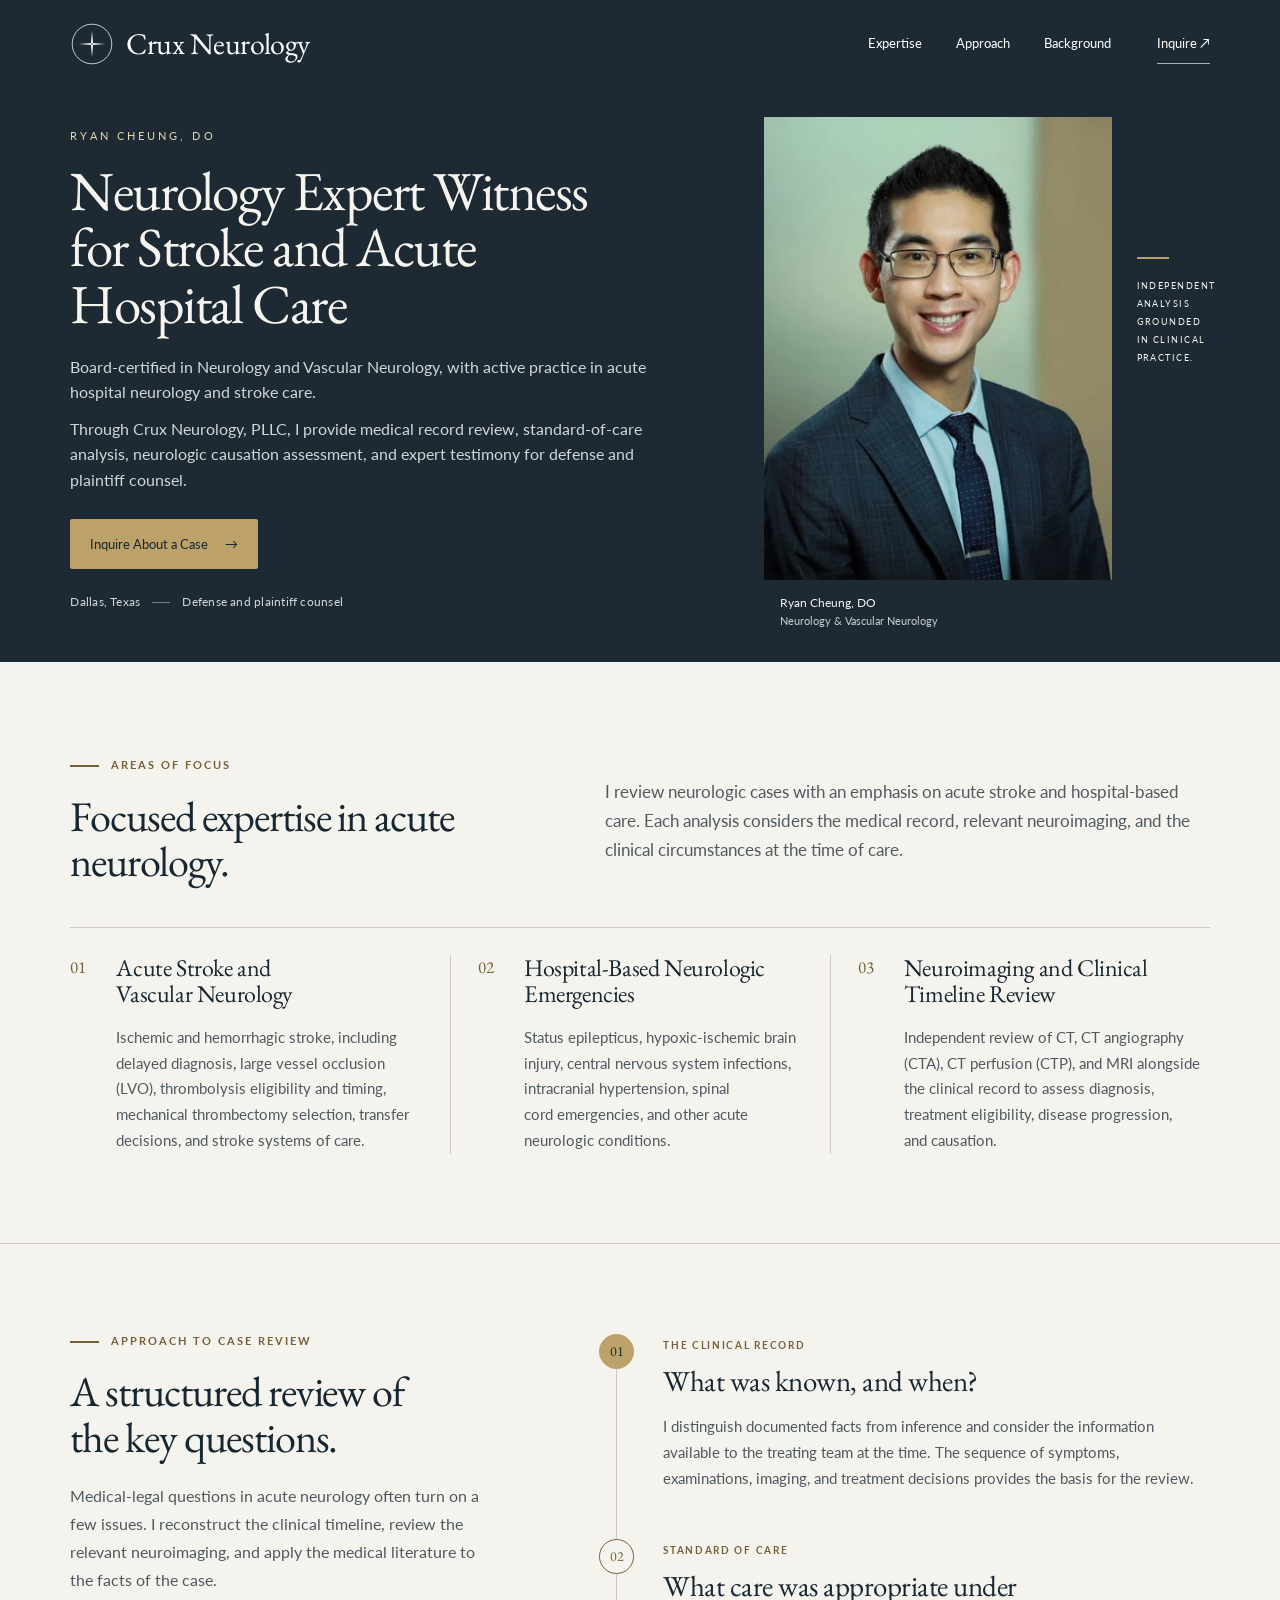
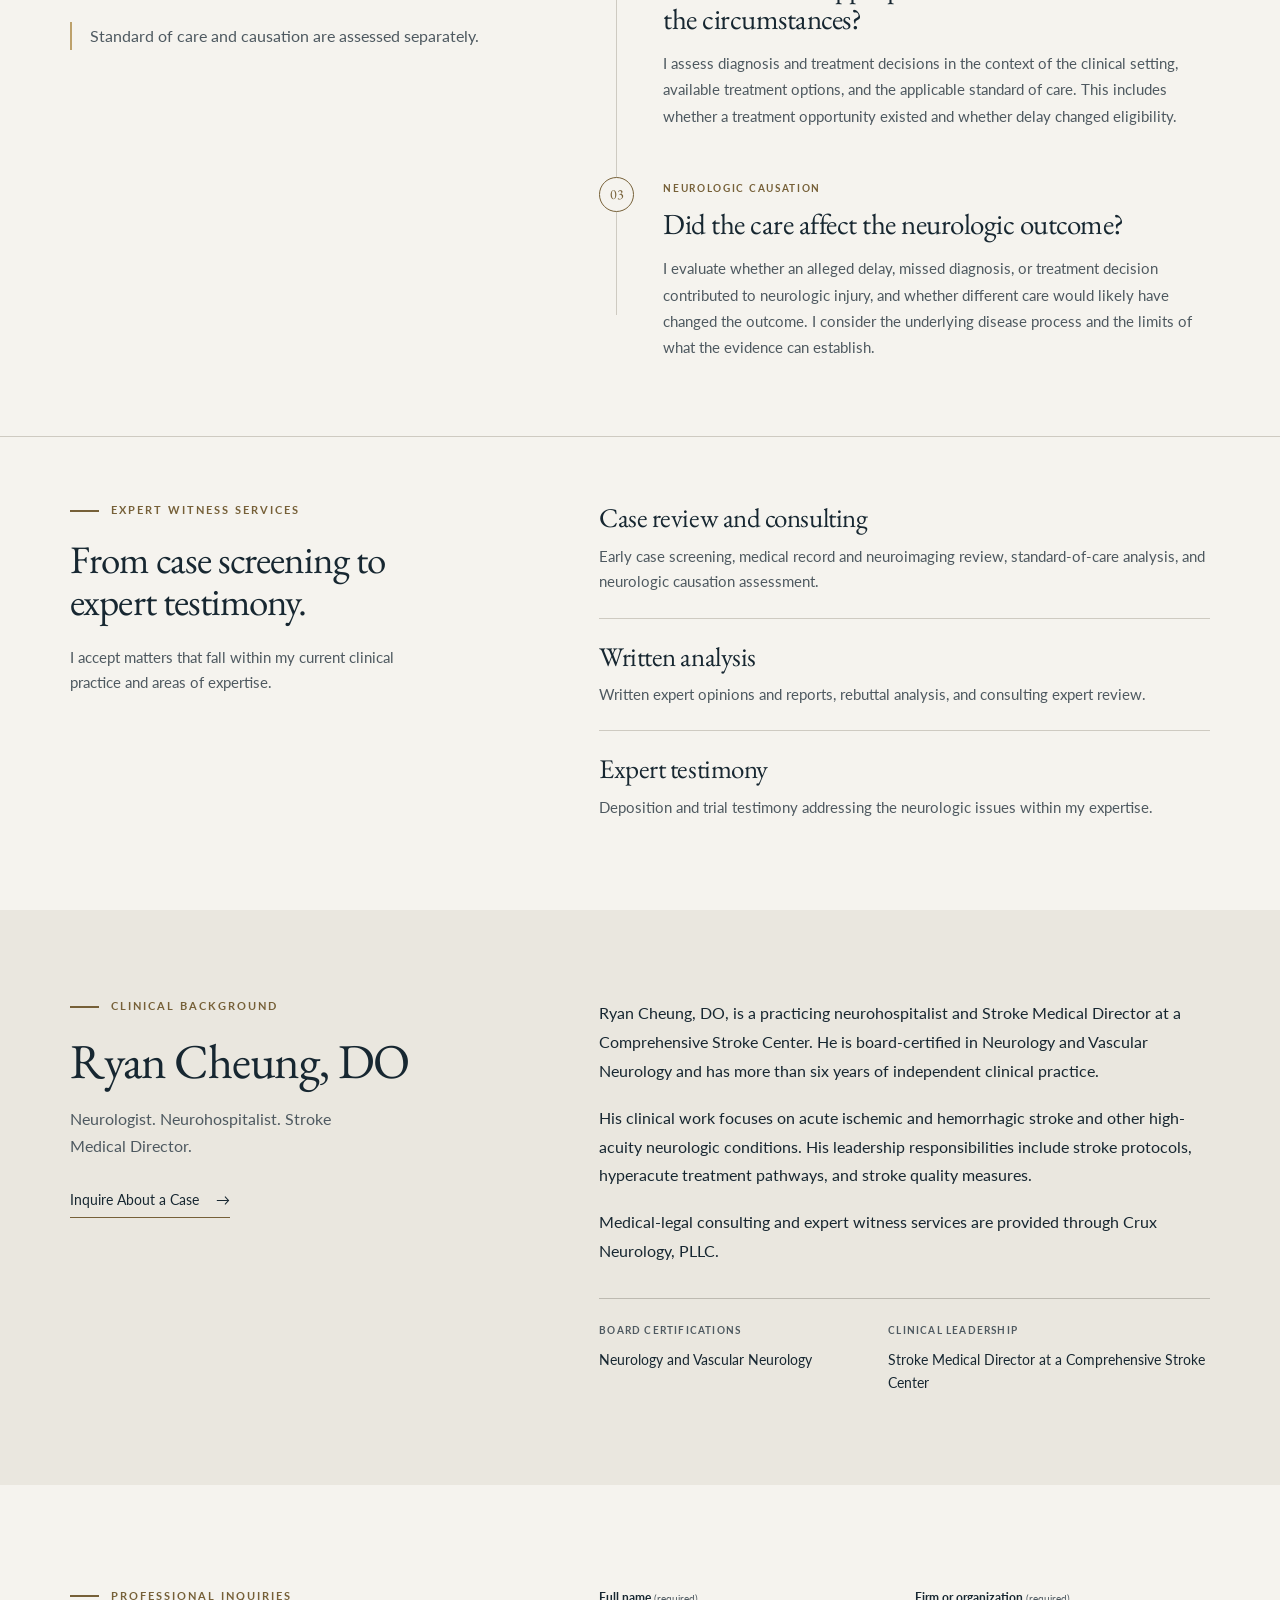
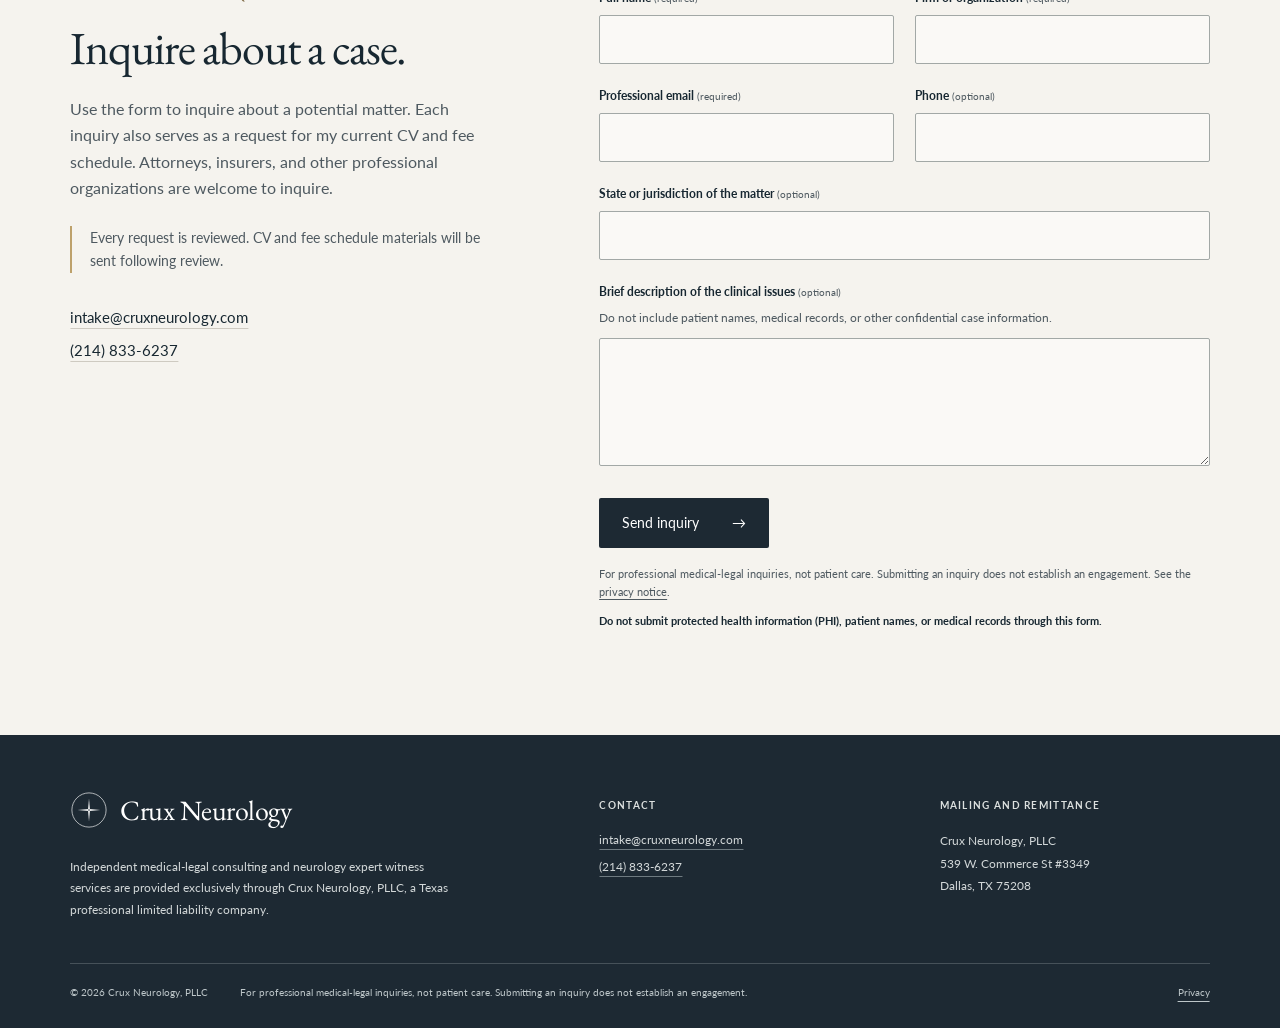
==== commit 87b43785: "Add files via upload Minor updates 1.0.2 Removed the right-side raised navy color block entirely. I" ====
--- a/index.html
+++ b/index.html
@@ -24,27 +24,27 @@
   <link rel="icon" type="image/svg+xml" href="/assets/favicon.svg">
   <link rel="apple-touch-icon" href="/assets/apple-touch-icon.png">
   <link rel="preconnect" href="https://fonts.googleapis.com"><link rel="preconnect" href="https://fonts.gstatic.com" crossorigin><link href="https://fonts.googleapis.com/css2?family=EB+Garamond:wght@400;500;600&amp;family=Lato:wght@400;700&amp;display=swap" rel="stylesheet">
-  <link rel="stylesheet" href="/assets/site.3e89bdb7e78f.css">
+  <link rel="stylesheet" href="/assets/site.54a33698efd3.css">
   <link rel="preload" as="image" href="/assets/portrait-768.webp" imagesrcset="/assets/portrait-480.webp 480w, /assets/portrait-768.webp 768w, /assets/portrait-1200.webp 1200w" imagesizes="(max-width: 700px) 86vw, (max-width: 1050px) 38vw, 390px">
   <script type="application/ld+json">{"@context":"https://schema.org","@graph":[{"@type":"Organization","@id":"https://cruxneurology.com/#organization","name":"Crux Neurology, PLLC","url":"https://cruxneurology.com/","email":"intake@cruxneurology.com","telephone":"+12148336237","logo":"https://cruxneurology.com/assets/logo-white.svg","address":{"@type":"PostalAddress","streetAddress":"539 W. Commerce St #3349","addressLocality":"Dallas","addressRegion":"TX","postalCode":"75208","addressCountry":"US"}},{"@type":"Person","@id":"https://cruxneurology.com/#ryan-cheung","name":"Ryan Cheung, DO","jobTitle":"Neurologist and medical-legal consultant","url":"https://cruxneurology.com/","image":"https://cruxneurology.com/assets/portrait-1200.webp","worksFor":{"@id":"https://cruxneurology.com/#organization"},"knowsAbout":["Neurology","Vascular Neurology","Acute stroke","Standard of care","Neurologic causation","Expert testimony"]},{"@type":"WebSite","@id":"https://cruxneurology.com/#website","name":"Crux Neurology","url":"https://cruxneurology.com/","publisher":{"@id":"https://cruxneurology.com/#organization"}}]}</script>
-  <script type="module" src="/assets/site.d19957cd7f77.mjs"></script>
+  <script type="module" src="/assets/site.481bfb0ac545.mjs"></script>
 </head>
 <body>
   <a class="skip-link" href="#main">Skip to content</a>
     <header class="site-header" data-header>
       <div class="container header-inner">
         <a class="brand" href="/" aria-label="Crux Neurology home"><svg class="brand__mark" xmlns="http://www.w3.org/2000/svg" viewBox="0 0 100 100" aria-hidden="true" focusable="false">
-    <defs><mask id="logo-cutout-header"><rect width="100" height="100" fill="white"/><circle cx="50" cy="50" r="1.5" fill="black"/></mask></defs>
+    <defs><mask id="logo-cutout-header"><rect width="100" height="100" fill="white"/><circle cx="50" cy="50" r="2.35" fill="black"/></mask></defs>
     <g fill="none" stroke="currentColor"><circle cx="50" cy="50" r="45" stroke-width="1.7"/></g>
     <g fill="currentColor" mask="url(#logo-cutout-header)"><polygon points="50,20 52.5,50 50,80 47.5,50"/><polygon points="20,50 50,47.5 80,50 50,52.5"/></g>
-    <circle cx="50" cy="50" r="2" fill="none" stroke="currentColor" stroke-width="1"/>
+    <circle cx="50" cy="50" r="2.6" fill="none" stroke="currentColor" stroke-width="0.9"/>
   </svg><span>Crux Neurology</span></a>
         <button class="menu-toggle" type="button" aria-expanded="false" aria-controls="site-nav" hidden>
           <span data-menu-label>Menu</span><span class="menu-glyph" aria-hidden="true"><span></span><span></span></span>
         </button>
         <nav class="site-nav" id="site-nav" aria-label="Main navigation">
           <a href="#expertise">Expertise</a><a href="#approach">Approach</a><a href="#background">Background</a>
-          <a class="nav-inquiry" href="#inquire" data-inquiry="case">Inquire<span aria-hidden="true">&nbsp;&#8599;</span></a>
+          <a class="nav-inquiry" href="#inquire">Inquire<span aria-hidden="true">&nbsp;&#8599;</span></a>
         </nav>
       </div>
     </header>
@@ -55,7 +55,7 @@
           <p class="person-label">Ryan Cheung, DO</p>
           <h1 id="hero-heading">Neurology Expert Witness<span>for Stroke and Acute <span class="keep-together">Hospital Care</span></span></h1>
           <div class="hero-introduction"><p>Board-certified in Neurology and Vascular Neurology, with active practice in acute hospital neurology and stroke care.</p><p>Through Crux Neurology, PLLC, I provide medical record review, standard-of-care analysis, neurologic causation assessment, and expert testimony for defense and plaintiff counsel.</p></div>
-          <div class="hero-actions"><a class="button button--gold" href="#inquire" data-inquiry="case">Inquire About a Case<span class="button-arrow" aria-hidden="true">&#8594;</span></a><a class="button button--outline " href="#inquire" data-inquiry="materials">Request CV and Fee Schedule</a></div>
+          <div class="hero-actions"><a class="button button--gold" href="#inquire">Inquire About a Case<span class="button-arrow" aria-hidden="true">&#8594;</span></a></div>
           <p class="hero-location">Dallas, Texas<span aria-hidden="true"></span>Defense and plaintiff counsel</p>
         </div>
         <div class="hero-media">
@@ -92,15 +92,15 @@
     </section>
     <section class="section background" id="background" aria-labelledby="background-heading">
       <div class="container background-grid">
-        <div class="background-title"><p class="eyebrow"><span aria-hidden="true"></span>Clinical background</p><h2 id="background-heading">Ryan Cheung, DO</h2><p class="background-subtitle">Neurologist. Neurohospitalist. Stroke Medical Director.</p><a class="text-link" href="#inquire" data-inquiry="materials">Request CV and Fee Schedule <span aria-hidden="true">&#8594;</span></a></div>
-        <div class="background-copy"><p>Ryan Cheung, DO, is a practicing neurohospitalist and Stroke Medical Director at a Comprehensive Stroke Center. He is board-certified in Neurology and Vascular Neurology and has six years of independent clinical practice.</p>
+        <div class="background-title"><p class="eyebrow"><span aria-hidden="true"></span>Clinical background</p><h2 id="background-heading">Ryan Cheung, DO</h2><p class="background-subtitle">Neurologist. Neurohospitalist. Stroke Medical Director.</p><a class="text-link" href="#inquire">Inquire About a Case <span aria-hidden="true">&#8594;</span></a></div>
+        <div class="background-copy"><p>Ryan Cheung, DO, is a practicing neurohospitalist and Stroke Medical Director at a Comprehensive Stroke Center. He is board-certified in Neurology and Vascular Neurology and has more than six years of independent clinical practice.</p>
 <p>His clinical work focuses on acute ischemic and hemorrhagic stroke and other high-acuity neurologic conditions. His leadership responsibilities include stroke protocols, hyperacute treatment pathways, and stroke quality measures.</p>
 <p>Medical-legal consulting and expert witness services are provided through Crux Neurology, PLLC.</p><dl class="credentials"><div><dt>Board certifications</dt><dd>Neurology and Vascular Neurology</dd></div><div><dt>Clinical leadership</dt><dd>Stroke Medical Director at a Comprehensive Stroke Center</dd></div></dl></div>
       </div>
     </section>
     <section class="section inquiry" id="inquire" aria-labelledby="inquiry-heading" tabindex="-1">
       <div class="container inquiry-grid">
-        <div class="inquiry-intro"><p class="eyebrow"><span aria-hidden="true"></span>Professional inquiries</p><h2 id="inquiry-heading">Inquire about a case.</h2><p>Use the form to discuss a potential matter or request my current CV and fee schedule. Attorneys, insurers, and other professional organizations are welcome to inquire.</p><p class="screening-note">Every request is reviewed. CV and fee schedule materials are not sent automatically.</p><div class="contact-links"><a href="mailto:intake@cruxneurology.com">intake@cruxneurology.com</a><a href="tel:+12148336237">(214) 833-6237</a></div></div>
+        <div class="inquiry-intro"><p class="eyebrow"><span aria-hidden="true"></span>Professional inquiries</p><h2 id="inquiry-heading">Inquire about a case.</h2><p>Use the form to inquire about a potential matter. Each inquiry also serves as a request for my current CV and fee schedule. Attorneys, insurers, and other professional organizations are welcome to inquire.</p><p class="screening-note">Every request is reviewed. CV and fee schedule materials will be sent following review.</p><div class="contact-links"><a href="mailto:intake@cruxneurology.com">intake@cruxneurology.com</a><a href="tel:+12148336237">(214) 833-6237</a></div></div>
         <div class="inquiry-panel">
           <form id="inquiry-form" action="https://formspree.io/f/mqevrkad" method="POST" aria-label="Professional inquiry" data-inquiry-form>
             <div class="form-error-summary" id="form-errors" role="alert" tabindex="-1" hidden><h3>Review your inquiry</h3><p id="form-error-message"></p><ul id="form-error-list"></ul></div>
@@ -125,23 +125,20 @@
     <input id="phone" name="phone" type="tel"  autocomplete="tel" maxlength="40" aria-describedby="phone-error">
     <p class="field-error" id="phone-error" hidden></p>
   </div>
-              <div class="field field--full"><label for="request_type">Request <span class="required-note">(required)</span></label><select id="request_type" name="request_type" required aria-describedby="request_type-error"><option value="">Select a request</option><option value="case">Case inquiry</option><option value="materials">CV and fee schedule</option><option value="both">Case inquiry and CV / fee schedule</option></select><p class="field-error" id="request_type-error" hidden></p></div>
-              <div class="case-fields field--full" data-case-fields>
-                <div class="field field--full">
+              <div class="field field--full">
     <label for="jurisdiction">State or jurisdiction of the matter <span class="optional-note">(optional)</span></label>
     <input id="jurisdiction" name="jurisdiction" type="text"   maxlength="120" aria-describedby="jurisdiction-error">
     <p class="field-error" id="jurisdiction-error" hidden></p>
   </div>
-                <div class="field field--full"><label for="message">Brief description of the clinical issues <span class="optional-note">(optional)</span></label><p class="field-hint" id="message-hint">Do not include patient names, medical records, or other confidential case information.</p><textarea id="message" name="message" rows="4" maxlength="3000" aria-describedby="message-hint message-error"></textarea><p class="field-error" id="message-error" hidden></p></div>
-              </div>
+              <div class="field field--full"><label for="message">Brief description of the clinical issues <span class="optional-note">(optional)</span></label><p class="field-hint" id="message-hint">Do not include patient names, medical records, or other confidential case information.</p><textarea id="message" name="message" rows="4" maxlength="3000" aria-describedby="message-hint message-error"></textarea><p class="field-error" id="message-error" hidden></p></div>
             </div>
             <div class="honeypot" aria-hidden="true"><label for="company_website">Leave this field empty</label><input id="company_website" name="_gotcha" type="text" tabindex="-1" autocomplete="off"></div>
             <input type="hidden" name="_subject" value="Crux Neurology professional inquiry">
             <div class="form-submit"><button class="button button--navy" type="submit"><span data-submit-label>Send inquiry</span><span aria-hidden="true">&#8594;</span></button><p data-submit-status role="status" aria-live="polite"></p></div>
-            <p class="form-privacy">For professional medical-legal inquiries, not patient care. Submitting an inquiry does not establish an engagement. See the <a href="/privacy/">privacy notice</a>.</p>
-            <noscript><p class="form-privacy">Your browser will open Formspree's confirmation page after submission. Materials are still reviewed and sent manually.</p></noscript>
+            <p class="form-privacy">For professional medical-legal inquiries, not patient care. Submitting an inquiry does not establish an engagement. See the <a href="/privacy/">privacy notice</a>.</p><p class="form-privacy form-privacy--phi">Do not submit protected health information (PHI), patient names, or medical records through this form.</p>
+            <noscript><p class="form-privacy">Your browser will open Formspree's confirmation page after submission. CV and fee schedule materials are sent following review.</p></noscript>
           </form>
-          <div class="form-success" data-form-success tabindex="-1" role="status" hidden><span class="success-rule" aria-hidden="true"></span><p class="step-label">Crux Neurology</p><h3>Request received</h3><p>Your request has been received for review. CV and fee schedule requests are screened before materials are shared.</p><button type="button" class="text-link" data-form-reset>Send another inquiry <span aria-hidden="true">&#8594;</span></button></div>
+          <div class="form-success" data-form-success tabindex="-1" role="status" hidden><span class="success-rule" aria-hidden="true"></span><p class="step-label">Crux Neurology</p><h3>Request received</h3><p>Your inquiry has been received. CV and fee schedule materials will be sent following review.</p><button type="button" class="text-link" data-form-reset>Send another inquiry <span aria-hidden="true">&#8594;</span></button></div>
         </div>
       </div>
     </section>
@@ -149,10 +146,10 @@
   <footer class="site-footer">
     <div class="container footer-main">
       <div class="footer-brand"><a class="brand" href="/" aria-label="Crux Neurology home"><svg class="brand__mark" xmlns="http://www.w3.org/2000/svg" viewBox="0 0 100 100" aria-hidden="true" focusable="false">
-    <defs><mask id="logo-cutout-footer"><rect width="100" height="100" fill="white"/><circle cx="50" cy="50" r="1.5" fill="black"/></mask></defs>
+    <defs><mask id="logo-cutout-footer"><rect width="100" height="100" fill="white"/><circle cx="50" cy="50" r="2.35" fill="black"/></mask></defs>
     <g fill="none" stroke="currentColor"><circle cx="50" cy="50" r="45" stroke-width="1.7"/></g>
     <g fill="currentColor" mask="url(#logo-cutout-footer)"><polygon points="50,20 52.5,50 50,80 47.5,50"/><polygon points="20,50 50,47.5 80,50 50,52.5"/></g>
-    <circle cx="50" cy="50" r="2" fill="none" stroke="currentColor" stroke-width="1"/>
+    <circle cx="50" cy="50" r="2.6" fill="none" stroke="currentColor" stroke-width="0.9"/>
   </svg><span>Crux Neurology</span></a><p>Independent medical-legal consulting and neurology expert witness services are provided exclusively through Crux Neurology, PLLC, a Texas professional limited liability company.</p></div>
       <div><h2 class="footer-heading">Contact</h2><a href="mailto:intake@cruxneurology.com">intake@cruxneurology.com</a><a href="tel:+12148336237">(214) 833-6237</a></div>
       <div><h2 class="footer-heading">Mailing and remittance</h2><address>Crux Neurology, PLLC<br>539 W. Commerce St #3349<br>Dallas, TX 75208</address></div>
--- a/assets/site.54a33698efd3.css
+++ b/assets/site.54a33698efd3.css
@@ -0,0 +1,412 @@
+/* EDIT HERE: the approved visual system. Keep normal text at accessible contrast. */
+:root {
+  color-scheme: light;
+  --paper: #f5f3ee;
+  --paper-deep: #eae7df;
+  --white: #ffffff;
+  --navy: #1d2933;
+  --navy-raised: #253640;
+  --ink: #172731;
+  --muted: #4e5960;
+  --on-dark: #f6f4ee;
+  --on-dark-muted: #d2d7d8;
+  --gold: #bda16b;
+  --gold-hover: #cdb584;
+  --gold-ink: #766038;
+  --line: #cecac1;
+  --line-dark: #465159;
+  --error: #942e2e;
+  --font-display: 'EB Garamond', Georgia, 'Times New Roman', serif;
+  --font-body: 'Lato', Arial, Helvetica, sans-serif;
+  --container: 1248px;
+  --gutter: clamp(22px, 5.5vw, 88px);
+  --section-space: clamp(68px, 7vw, 100px);
+  --header-height: 88px;
+  --radius: 2px;
+  --ease: cubic-bezier(.2, .7, .2, 1);
+}
+
+/* BASE --------------------------------------------------------------- */
+*, *::before, *::after { box-sizing: border-box; }
+html { scroll-padding-top: calc(var(--header-height) + 24px); }
+body { margin: 0; background: var(--paper); color: var(--ink); font-family: var(--font-body); font-size: 17px; line-height: 1.65; -webkit-font-smoothing: antialiased; }
+body, input, select, textarea, button { font-synthesis: none; }
+::selection { background: #ddcca7; color: var(--ink); }
+h1, h2, h3, p, figure, ol, ul, dl, dd { margin: 0; }
+h1, h2, h3 { font-family: var(--font-display); font-weight: 400; text-wrap: pretty; }
+h1 { font-size: clamp(44px, 4.3vw, 60px); line-height: 1.03; letter-spacing: -.027em; }
+h2 { font-size: clamp(35px, 3.3vw, 46px); line-height: 1.08; letter-spacing: -.025em; }
+h3 { font-size: 26px; line-height: 1.12; letter-spacing: -.017em; }
+p { text-wrap: pretty; }
+p + p { margin-top: 18px; }
+a { color: inherit; text-underline-offset: 5px; text-decoration-thickness: 1px; }
+button, input, select, textarea { font: inherit; }
+button, a, input, select, textarea { -webkit-tap-highlight-color: transparent; }
+button { cursor: pointer; }
+button:disabled { cursor: wait; }
+a:focus-visible, button:focus-visible, input:focus-visible, select:focus-visible, textarea:focus-visible, [tabindex]:focus-visible { outline: 2px solid var(--gold-ink); outline-offset: 5px; }
+.site-header :focus-visible, .hero :focus-visible, .site-footer :focus-visible { outline-color: var(--gold-hover); }
+[hidden] { display: none !important; }
+img { display: block; max-width: 100%; }
+.container { width: min(var(--container), calc(100% - var(--gutter) * 2)); margin-inline: auto; }
+.section { padding-block: var(--section-space); }
+section[id] { scroll-margin-top: 22px; }
+#main:focus, #inquire:focus { outline: none; }
+.skip-link { position: fixed; top: 12px; left: 20px; z-index: 100; padding: 10px 20px; background: var(--paper); color: var(--ink); transform: translateY(-170%); }
+.skip-link:focus { transform: translateY(0); }
+.eyebrow { display: flex; align-items: center; gap: 12px; font-size: 10.5px; line-height: 1.45; font-weight: 700; text-transform: uppercase; letter-spacing: .19em; color: var(--gold-ink); margin-bottom: 20px; }
+.eyebrow > span { width: 29px; height: 2px; flex: 0 0 29px; background: currentColor; }
+.button { display: inline-flex; align-items: center; justify-content: center; gap: 17px; padding: 14px 22px; min-height: 50px; border: 1px solid transparent; border-radius: var(--radius); text-decoration: none; font-size: 14px; line-height: 1.3; font-weight: 400; transition: background-color .2s, color .2s, border-color .2s; }
+.button--gold { background: var(--gold); color: var(--ink); }
+.button--gold:hover { background: var(--gold-hover); }
+.button--outline { background: transparent; border-color: #9b9d92; color: var(--on-dark); }
+.button--outline:hover { background: var(--on-dark); border-color: var(--on-dark); color: var(--navy); }
+.button--navy { background: var(--navy); color: var(--white); }
+.button--navy:hover { background: #344650; }
+.button--navy:disabled { background: #52636a; }
+.button-arrow { transition: transform .2s var(--ease); }
+.button:hover .button-arrow { transform: translateX(3px); }
+.text-link { display: inline-flex; align-items: center; gap: 17px; border: 0; border-bottom: 1px solid var(--gold-ink); padding: 0 0 5px; background: none; font-size: 14px; line-height: 1.6; text-decoration: none; color: var(--ink); }
+.text-link:hover { color: var(--gold-ink); }
+
+/* IDENTITY / NAVIGATION ---------------------------------------------- */
+.site-header { position: sticky; top: 0; z-index: 50; background: var(--navy); color: var(--white); border-bottom: 1px solid transparent; transition: border-color .2s; }
+.site-header.is-scrolled { border-bottom-color: var(--line-dark); }
+.header-inner { min-height: var(--header-height); display: flex; align-items: center; justify-content: space-between; gap: 24px; }
+.brand { display: inline-flex; align-items: center; gap: 12px; color: var(--white); text-decoration: none; white-space: nowrap; transition: color .2s; }
+.brand__mark { width: 44px; height: 44px; flex: 0 0 44px; }
+.brand > span { font-family: var(--font-display); font-size: 30px; line-height: 1; letter-spacing: -.018em; }
+/* The entire brand is white at rest; both symbol and wordmark turn gold. */
+.brand:hover, .brand:focus-visible { color: var(--gold); }
+.site-nav { display: flex; align-items: center; gap: 34px; font-size: 13px; line-height: 1.5; }
+.site-nav a { padding-block: 10px; text-decoration: none; transition: color .2s; }
+.site-nav a:hover, .site-nav a:focus-visible, .site-nav a[aria-current="location"] { color: var(--gold-hover); }
+.site-nav .nav-inquiry { margin-left: 12px; border-bottom: 1px solid #aab0ad; }
+.menu-toggle { display: none; }
+
+/* OPENING: INDEPENDENT TEXT, PHOTO, AND REAR PANEL --------------------- */
+.hero { background: var(--navy); color: var(--on-dark); position: relative; z-index: 2; isolation: isolate; }
+.hero-grid { display: grid; grid-template-columns: minmax(0, 1.43fr) minmax(0, 1fr); gap: clamp(36px, 4.5vw, 68px); align-items: start; padding-top: 28px; padding-bottom: 50px; }
+.hero-copy { padding-top: 10px; position: relative; z-index: 2; }
+.person-label { font-size: 11px; letter-spacing: .28em; line-height: 1.6; text-transform: uppercase; color: #e4d4b2; margin-bottom: 18px; }
+.hero h1 { max-width: 720px; }
+.hero h1 > span { display: block; }
+.keep-together { white-space: nowrap; }
+.hero-introduction { font-size: 15.5px; line-height: 1.65; color: var(--on-dark-muted); max-width: 590px; margin-top: 22px; }
+.hero-introduction p + p { margin-top: 11px; }
+.hero-actions { display: flex; gap: 14px; flex-wrap: wrap; margin-top: 26px; }
+.hero-actions .button { font-size: 13px; padding-inline: 19px; }
+.hero-location { display: flex; align-items: center; flex-wrap: wrap; gap: 12px; margin-top: 24px; color: var(--on-dark-muted); font-size: 11.5px; letter-spacing: .02em; }
+.hero-location > span { width: 18px; height: 1px; background: #73818a; }
+.hero-media { display: grid; grid-template-columns: minmax(0, 1fr) 73px; gap: 25px; align-items: start; position: relative; z-index: 3; }
+.portrait-frame { margin-bottom: -76px; background: var(--navy); transform: translate3d(0, var(--portrait-shift, 0px), 0); }
+.portrait-clip { aspect-ratio: 3 / 4; overflow: hidden; background: #8b9b93; }
+.portrait-clip img { width: 100%; height: 100%; object-fit: cover; object-position: 50% 30%; filter: saturate(.88); transform: scale(var(--portrait-scale, 1.012)); }
+.portrait-frame figcaption { padding: 14px 16px 16px; font-size: 12px; line-height: 1.55; color: var(--on-dark); }
+.portrait-frame figcaption > span { display: block; }
+.portrait-frame figcaption > span + span { color: #c8cfce; font-size: 10.5px; margin-top: 1px; }
+.hero-note { margin-top: 140px; font-size: 9px; line-height: 2; text-transform: uppercase; letter-spacing: .16em; overflow-wrap: normal; }
+.hero-note > span { display: block; width: 32px; height: 2px; background: var(--gold); margin-bottom: 18px; }
+
+/* FOCUS -------------------------------------------------------------- */
+.expertise { padding-top: clamp(96px, 7.5vw, 116px); position: relative; z-index: 1; background: var(--paper); }
+.section-intro { display: grid; grid-template-columns: .9fr 1.25fr; gap: 100px; align-items: center; margin-bottom: 42px; }
+.section-intro h2 { max-width: 430px; }
+.section-lead { font-size: 17px; line-height: 1.7; color: var(--muted); max-width: 630px; }
+.expertise-grid { display: grid; grid-template-columns: repeat(3, minmax(0, 1fr)); border-top: 1px solid var(--line); padding-top: 27px; }
+.expertise-item { display: grid; grid-template-columns: 25px 1fr; gap: 21px; padding-right: 28px; }
+.expertise-item + .expertise-item { border-left: 1px solid var(--line); padding-left: 27px; }
+.expertise-item:last-child { padding-right: 0; }
+.item-number { font-family: var(--font-display); font-size: 17px; line-height: 1.5; color: var(--gold-ink); }
+.expertise-item h3 { font-size: 24px; line-height: 1.07; min-height: 54px; max-width: 295px; }
+.expertise-item p { margin-top: 16px; font-size: 15px; line-height: 1.72; color: var(--muted); }
+
+/* APPROACH: NORMAL DOCUMENT SCROLL, STICKY TITLE, ACTIVE RAIL --------- */
+.approach { border-top: 1px solid var(--line); padding-bottom: 76px; }
+.approach-grid { display: grid; grid-template-columns: .86fr 1.25fr; gap: clamp(80px, 8.5vw, 135px); align-items: start; }
+.approach-intro { position: sticky; top: calc(var(--header-height) + 48px); }
+.approach-intro h2 { max-width: 375px; }
+.approach-intro > p:not(.eyebrow) { margin-top: 22px; font-size: 16px; line-height: 1.75; color: var(--muted); }
+.approach-intro .approach-note { border-left: 2px solid var(--gold); padding-left: 18px; color: var(--ink); margin-top: 28px !important; }
+.approach-steps { padding: 0; list-style: none; position: relative; }
+.approach-steps::before { content: ''; position: absolute; width: 1px; background: var(--line); top: 18px; bottom: 45px; left: 17px; }
+.approach-step { display: grid; grid-template-columns: 36px 1fr; gap: 28px; position: relative; }
+.approach-step:not(:last-child) { padding-bottom: 48px; }
+.step-marker { position: relative; z-index: 1; width: 35px; height: 35px; display: flex; align-items: center; justify-content: center; border-radius: 50%; border: 1px solid var(--gold-ink); color: var(--gold-ink); background: var(--paper); font-family: var(--font-display); font-size: 14px; transition: color .3s, background-color .3s, border-color .3s; }
+.approach-step.is-current .step-marker { background: var(--gold); color: var(--navy); border-color: var(--gold); }
+.step-label { color: var(--gold-ink); font-size: 10px; text-transform: uppercase; letter-spacing: .17em; font-weight: 700; line-height: 1.5; margin-bottom: 12px; }
+.step-content { padding-top: 4px; }
+.step-content h3 { font-size: 29px; line-height: 1.12; max-width: 520px; }
+.step-content > p:not(.step-label) { margin-top: 15px; color: var(--muted); font-size: 15px; line-height: 1.75; max-width: 540px; }
+
+/* SERVICES ----------------------------------------------------------- */
+.services { border-top: 1px solid var(--line); padding-top: 66px; }
+.services-grid { display: grid; grid-template-columns: .86fr 1.25fr; gap: clamp(80px, 8.5vw, 135px); }
+.services h2 { max-width: 370px; font-size: 39px; }
+.services-note { max-width: 340px; color: var(--muted); font-size: 15px; margin-top: 22px; }
+.service-row { padding-block: 23px; border-top: 1px solid var(--line); }
+.service-row:first-child { padding-top: 0; border-top: 0; }
+.service-row:last-child { padding-bottom: 0; }
+.service-row h3 { font-size: 27px; }
+.service-row p { margin-top: 10px; font-size: 15px; line-height: 1.7; color: var(--muted); }
+
+/* BACKGROUND --------------------------------------------------------- */
+.background { background: var(--paper-deep); }
+.background-grid { display: grid; grid-template-columns: .86fr 1.25fr; gap: clamp(80px, 8.5vw, 135px); }
+.background h2 { font-size: clamp(40px, 3.8vw, 52px); }
+.background-subtitle { margin-top: 18px; color: var(--muted); max-width: 320px; font-size: 16px; line-height: 1.7; }
+.background-title .text-link { margin-top: 30px; }
+.background-copy { font-size: 16px; line-height: 1.8; }
+.credentials { display: grid; grid-template-columns: .9fr 1.1fr; gap: 26px; margin-top: 32px; padding-top: 24px; border-top: 1px solid #bdbab1; }
+.credentials dt { text-transform: uppercase; font-weight: 700; letter-spacing: .12em; color: var(--muted); font-size: 10px; line-height: 1.5; margin-bottom: 10px; }
+.credentials dd { font-size: 14px; line-height: 1.7; }
+
+/* INTAKE ------------------------------------------------------------- */
+.inquiry { padding-block: 104px; }
+.inquiry-grid { display: grid; grid-template-columns: .86fr 1.25fr; gap: clamp(80px, 8.5vw, 135px); }
+.inquiry-intro h2 { font-size: 46px; }
+.inquiry-intro > p:not(.eyebrow) { font-size: 16px; color: var(--muted); margin-top: 22px; }
+.inquiry-intro .screening-note { font-size: 14px !important; padding-left: 18px; border-left: 2px solid var(--gold); margin-top: 25px !important; }
+.contact-links { margin-top: 32px; display: flex; align-items: flex-start; flex-direction: column; gap: 9px; font-size: 15px; }
+.contact-links a { text-decoration-color: var(--line); }
+.contact-links a:hover { text-decoration-color: var(--gold-ink); }
+.inquiry-panel { min-width: 0; }
+.form-fields { display: grid; grid-template-columns: 1fr 1fr; gap: 23px 21px; }
+.field { min-width: 0; }
+.field--full { grid-column: 1 / -1; }
+.field label { display: block; font-size: 12px; font-weight: 700; line-height: 1.5; margin-bottom: 8px; }
+.required-note, .optional-note { font-weight: 400; color: var(--muted); font-size: 10px; white-space: nowrap; }
+input, select, textarea { width: 100%; min-width: 0; border: 1px solid #a2a8a6; border-radius: var(--radius); padding: 12px; background: #faf9f6; color: var(--ink); font-size: 16px; line-height: 1.45; }
+input, select { min-height: 48px; }
+select { padding-right: 28px; }
+textarea { resize: vertical; min-height: 128px; }
+input:hover, select:hover, textarea:hover { border-color: var(--muted); }
+input:focus, select:focus, textarea:focus { border-color: var(--gold-ink); }
+[aria-invalid="true"] { border-color: var(--error); }
+.field-hint { color: var(--muted); font-size: 12px; line-height: 1.6; margin: -1px 0 10px; }
+.field-error { font-size: 12px; color: var(--error); margin-top: 7px; line-height: 1.5; }
+.honeypot { position: absolute; width: 1px; height: 1px; padding: 0; border: 0; overflow: hidden; clip-path: inset(50%); white-space: nowrap; }
+.form-submit { display: flex; align-items: center; flex-wrap: wrap; gap: 18px; margin-top: 24px; }
+.form-submit .button { min-width: 170px; justify-content: space-between; }
+.form-submit [role="status"] { color: var(--muted); font-size: 13px; }
+.form-privacy { color: var(--muted); font-size: 11px; line-height: 1.7; margin-top: 17px; }
+.form-privacy a { text-underline-offset: 3px; }
+.form-privacy--phi { color: var(--ink); font-weight: 700; margin-top: 10px; }
+.form-error-summary { border-left: 3px solid var(--error); background: #f4e9e6; padding: 20px; margin-bottom: 25px; }
+.form-error-summary h3 { font-family: var(--font-body); font-size: 16px; font-weight: 700; margin-bottom: 8px; }
+.form-error-summary p, .form-error-summary ul { font-size: 13px; line-height: 1.7; }
+.form-error-summary ul { padding-left: 20px; margin-top: 8px; }
+.form-success { min-height: 280px; padding: 32px 0; }
+.form-success h3 { font-size: 38px; margin-bottom: 17px; }
+.form-success > p:not(.step-label) { color: var(--muted); font-size: 16px; max-width: 480px; }
+.success-rule { display: block; width: 45px; height: 2px; background: var(--gold-ink); margin-bottom: 25px; }
+.form-success .text-link { margin-top: 30px; }
+
+/* FOOTER / SECONDARY PAGES ------------------------------------------- */
+.site-footer { background: var(--navy); color: var(--on-dark); padding-top: 56px; padding-bottom: 27px; }
+.footer-main { display: grid; grid-template-columns: 1.7fr 1fr 1fr; gap: 70px; }
+.footer-brand .brand__mark { width: 38px; height: 38px; flex-basis: 38px; }
+.footer-brand .brand > span { font-size: 28px; }
+.footer-brand p { font-size: 12px; color: var(--on-dark-muted); line-height: 1.8; max-width: 390px; margin-top: 19px; }
+.footer-heading { font-family: var(--font-body); font-size: 10px; line-height: 1.6; letter-spacing: .13em; text-transform: uppercase; font-weight: 700; margin-bottom: 17px; color: #dce0df; }
+.footer-main > div:not(.footer-brand) { padding-top: 6px; }
+.footer-main > div:not(.footer-brand) > a { display: table; margin-bottom: 7px; font-size: 12px; color: var(--on-dark-muted); text-decoration-color: #6e7a80; }
+.footer-main a:hover:not(.brand) { color: var(--gold-hover); }
+address { font-style: normal; font-size: 12px; line-height: 1.9; color: var(--on-dark-muted); }
+.footer-bottom { margin-top: 42px; padding-top: 20px; border-top: 1px solid var(--line-dark); display: flex; align-items: flex-start; gap: 32px; font-size: 10px; line-height: 1.7; color: #bdc6c9; }
+.footer-bottom p:nth-child(2) { flex: 1; max-width: 680px; margin-top: 0; }
+.footer-bottom > a { margin-left: auto; }
+.secondary-page { padding-block: 80px 110px; }
+.prose { max-width: 760px; }
+.prose h1 { margin-bottom: 25px; }
+.prose .prose-intro { font-size: 21px; color: var(--muted); }
+.prose h2 { font-size: 31px; margin-top: 43px; margin-bottom: 16px; }
+.prose p { font-size: 16px; line-height: 1.8; }
+.prose > .text-link { margin-top: 40px; }
+.not-found { min-height: 60vh; }
+.not-found .button { margin-top: 28px; }
+
+/* RESPONSIVE: RECOMPOSE; DO NOT MINIATURIZE --------------------------- */
+@media (min-width: 1500px) { .hero-grid { padding-top: 48px; } }
+@media (max-width: 1190px) {
+  .hero-media { grid-template-columns: 1fr; }
+  .hero-note { display: none; }
+  .portrait-clip { aspect-ratio: 4 / 5; }
+  .hero-grid { grid-template-columns: 1.35fr .9fr; gap: 40px; }
+  .hero-actions { gap: 10px; }
+  .hero-actions .button { padding-inline: 16px; font-size: 12px; }
+  .section-intro { gap: 65px; }
+  .approach-grid, .services-grid, .background-grid, .inquiry-grid { gap: 70px; }
+  .expertise-item { gap: 12px; padding-right: 20px; }
+  .expertise-item + .expertise-item { padding-left: 20px; }
+  .expertise-item h3 { font-size: 23px; }
+}
+@media (max-width: 950px) {
+  :root { --header-height: 76px; --gutter: 34px; }
+  .brand__mark { width: 37px; height: 37px; flex-basis: 37px; }
+  .brand > span { font-size: 27px; }
+  .site-nav { gap: 22px; font-size: 12px; }
+  .site-nav .nav-inquiry { margin-left: 0; }
+  .hero-grid { gap: 30px; padding-top: 22px; padding-bottom: 44px; }
+  .hero h1 { font-size: 47px; }
+  .hero-introduction { font-size: 14px; }
+  .hero-location { font-size: 10px; gap: 8px; }
+  .portrait-frame { margin-top: 20px; margin-bottom: -52px; }
+  .portrait-clip { aspect-ratio: 3 / 4; }
+  .hero-actions { display: grid; grid-template-columns: 1fr; justify-items: start; gap: 12px; }
+  .hero-actions .button { font-size: 13px; }
+  .hero-actions .button--outline { min-height: 35px; border-width: 0 0 1px; padding: 5px 0; border-radius: 0; }
+  .hero-actions .button--outline:hover { background: none; color: var(--gold-hover); }
+  .expertise { padding-top: 85px; }
+  .section-intro { gap: 45px; }
+  .section-lead { font-size: 15px; }
+  .expertise-grid { grid-template-columns: 1fr; padding-top: 0; }
+  .expertise-item, .expertise-item + .expertise-item { grid-template-columns: 30px minmax(180px, .8fr) 1fr; padding: 24px 0; border-left: 0; border-bottom: 1px solid var(--line); gap: 16px; }
+  .expertise-item > div { display: contents; }
+  .expertise-item h3 { min-height: auto; max-width: 300px; }
+  .expertise-item p { margin-top: 0; font-size: 14px; }
+  .expertise-item:last-child { border-bottom: 0; padding-bottom: 0; }
+  .approach-grid, .services-grid, .background-grid, .inquiry-grid { gap: 45px; grid-template-columns: .85fr 1.15fr; }
+  .approach-intro h2, .services h2 { font-size: 35px; }
+  .step-content h3 { font-size: 27px; }
+  .approach-step { gap: 18px; }
+  .step-content > p:not(.step-label) { font-size: 14px; }
+  .background h2 { font-size: 40px; }
+  .background-copy { font-size: 15px; }
+  .credentials { grid-template-columns: 1fr; gap: 20px; }
+  .inquiry-intro h2 { font-size: 39px; }
+  .inquiry-intro > p:not(.eyebrow) { font-size: 15px; }
+  .form-fields { grid-template-columns: 1fr; }
+  .footer-main { gap: 34px; grid-template-columns: 1.5fr 1fr 1fr; }
+  .footer-main .brand > span { font-size: 25px; }
+  .footer-main .brand { gap: 9px; }
+  .footer-main .brand__mark { width: 32px; height: 32px; flex-basis: 32px; }
+}
+@media (max-width: 700px) {
+  :root { --gutter: 24px; --header-height: 74px; --section-space: 62px; }
+  body { font-size: 16px; }
+  .header-inner { position: relative; flex-wrap: wrap; column-gap: 12px; }
+  .brand { gap: 9px; }
+  .brand__mark { width: 34px; height: 34px; flex-basis: 34px; }
+  .brand > span { font-size: 25px; }
+  .menu-toggle:not([hidden]) { display: flex; align-items: center; gap: 10px; padding: 11px 0 11px 8px; border: 0; background: none; color: var(--white); font-size: 11px; }
+  .menu-glyph { display: grid; gap: 5px; width: 19px; }
+  .menu-glyph > span { width: 19px; height: 1px; background: currentColor; transition: transform .2s; }
+  [aria-expanded="true"] .menu-glyph > span:first-child { transform: translateY(3px) rotate(45deg); }
+  [aria-expanded="true"] .menu-glyph > span:last-child { transform: translateY(-3px) rotate(-45deg); }
+  .site-nav { width: 100%; justify-content: space-between; gap: 10px; padding: 0 0 17px; font-size: 12px; }
+  .nav-ready .site-nav { display: none; position: absolute; top: 100%; left: calc(-1 * var(--gutter)); right: calc(-1 * var(--gutter)); width: auto; background: var(--navy); padding: 16px var(--gutter) 22px; border-top: 1px solid var(--line-dark); border-bottom: 1px solid var(--line-dark); }
+  .nav-ready .site-nav.is-open { display: grid; gap: 8px; }
+  .nav-ready .site-nav a { padding: 12px 0; font-size: 15px; }
+  .nav-ready .site-nav .nav-inquiry { border: 0; color: var(--gold-hover); }
+  .hero-grid { grid-template-columns: 1fr; gap: 37px; padding-top: 30px; padding-bottom: 0; }
+  .hero-copy { padding-top: 0; }
+  .person-label { font-size: 10px; letter-spacing: .22em; margin-bottom: 18px; }
+  .hero h1 { font-size: clamp(36px, 9.8vw, 52px); line-height: 1.06; letter-spacing: -.024em; max-width: 560px; }
+  .hero-introduction { margin-top: 21px; font-size: 14px; line-height: 1.75; }
+  .hero-introduction p + p { margin-top: 15px; }
+  .hero-actions { display: flex; gap: 12px; margin-top: 24px; }
+  .hero-actions .button { width: 100%; min-height: 48px; font-size: 13px; }
+  .hero-actions .button--outline { border: 1px solid #9b9d92; padding: 13px; border-radius: var(--radius); }
+  .hero-actions .button--outline:hover { background: var(--paper); color: var(--navy); }
+  .hero-location { font-size: 10px; margin-top: 22px; gap: 10px; }
+  .hero-media { width: min(100%, 420px); margin-inline: auto; }
+  .portrait-frame { margin: 0 0 -32px; transform: none; }
+  .portrait-clip { aspect-ratio: 1 / 1.08; }
+  .portrait-clip img { object-position: 50% 22%; transform: none; }
+  .portrait-frame figcaption { padding: 12px 15px 14px; }
+  .portrait-frame figcaption > span + span { font-size: 11px; }
+  .expertise { padding-top: 90px; }
+  .section-intro { grid-template-columns: 1fr; gap: 24px; margin-bottom: 28px; }
+  .section-intro h2 { max-width: 310px; }
+  h2 { font-size: 37px; }
+  .section-lead { font-size: 15px; line-height: 1.8; }
+  .eyebrow { font-size: 9px; gap: 10px; margin-bottom: 18px; }
+  .eyebrow > span { width: 25px; flex-basis: 25px; }
+  .expertise-item, .expertise-item + .expertise-item { grid-template-columns: 26px 1fr; gap: 17px; padding-block: 25px; }
+  .expertise-item > div { display: block; }
+  .expertise-item h3 { font-size: 27px; line-height: 1.05; max-width: 300px; }
+  .expertise-item p { margin-top: 13px; font-size: 14px; line-height: 1.8; }
+  .approach-grid, .services-grid, .background-grid, .inquiry-grid { grid-template-columns: 1fr; gap: 35px; }
+  .approach { padding-bottom: 59px; }
+  .approach-intro { position: static; }
+  .approach-intro h2, .services h2 { font-size: 37px; max-width: 340px; }
+  .approach-intro > p:not(.eyebrow) { font-size: 15px; margin-top: 19px; }
+  .approach-intro .approach-note { margin-top: 20px !important; }
+  .approach-step { gap: 17px; grid-template-columns: 32px 1fr; }
+  .approach-step:not(:last-child) { padding-bottom: 35px; }
+  .step-marker { width: 31px; height: 31px; font-size: 13px; }
+  .approach-steps::before { left: 15px; bottom: 30px; }
+  .step-content { padding-top: 1px; }
+  .step-label { font-size: 9px; margin-bottom: 10px; }
+  .step-content h3 { font-size: 28px; }
+  .step-content > p:not(.step-label) { font-size: 14px; line-height: 1.8; }
+  .services-note { max-width: 400px; }
+  .service-row { padding-block: 23px; }
+  .service-row:first-child { border-top: 1px solid var(--line); padding-top: 23px; }
+  .service-row h3 { font-size: 29px; }
+  .background h2 { font-size: 43px; }
+  .background-subtitle { max-width: 330px; font-size: 15px; margin-top: 13px; }
+  .background-title .text-link { margin-top: 24px; font-size: 13px; }
+  .background-copy { font-size: 15px; line-height: 1.85; }
+  .credentials { grid-template-columns: 1fr 1fr; gap: 18px; }
+  .credentials dt { font-size: 9px; }
+  .credentials dd { font-size: 12px; }
+  .inquiry { padding-block: 67px; }
+  .inquiry-intro h2 { font-size: 43px; }
+  .inquiry-intro .screening-note { max-width: 360px; }
+  .contact-links { margin-top: 26px; }
+  .inquiry-grid { gap: 36px; }
+  .form-fields { gap: 21px; }
+  .field label { font-size: 12px; }
+  .required-note, .optional-note { font-size: 10px; }
+  .form-submit .button { width: 100%; justify-content: center; }
+  .form-privacy { font-size: 11px; }
+  .site-footer { padding-top: 39px; }
+  .footer-main { grid-template-columns: 1fr 1fr; gap: 30px 20px; }
+  .footer-brand { grid-column: 1 / -1; }
+  .footer-brand p { font-size: 12px; max-width: 440px; margin-top: 16px; }
+  .footer-main .brand > span { font-size: 28px; }
+  .footer-main .brand__mark { width: 38px; height: 38px; flex-basis: 38px; }
+  .footer-heading { font-size: 9px; letter-spacing: .09em; }
+  .footer-main > div:not(.footer-brand) > a { overflow-wrap: anywhere; font-size: 11px; }
+  address { font-size: 11px; }
+  .footer-bottom { margin-top: 30px; display: grid; grid-template-columns: 1fr auto; gap: 13px; }
+  .footer-bottom p:nth-child(2) { grid-column: 1 / -1; grid-row: 2; }
+  .footer-bottom > a { grid-column: 2; grid-row: 1; }
+  .secondary-page { padding-block: 55px 70px; }
+  .prose h1 { font-size: 44px; }
+  .prose p { font-size: 15px; }
+  .not-found { min-height: 55vh; }
+}
+@media (max-width: 360px) {
+  :root { --gutter: 20px; }
+  .brand > span { font-size: 22px; }
+  .brand__mark { width: 31px; height: 31px; flex-basis: 31px; }
+  .menu-toggle:not([hidden]) { gap: 7px; }
+  .hero h1 { font-size: 36px; }
+  .hero-location { font-size: 9px; gap: 7px; }
+  .contact-links { font-size: 14px; }
+}
+@media (prefers-reduced-motion: no-preference) {
+  html { scroll-behavior: smooth; }
+}
+@media (prefers-reduced-motion: reduce) {
+  html { scroll-behavior: auto; }
+  *, *::before, *::after { animation: none !important; transition: none !important; }
+  .portrait-frame, .portrait-clip img { transform: none !important; }
+  .approach-intro { position: static; }
+}
+@media print {
+  .site-header, .hero-media, .hero-actions, .inquiry-panel, .site-footer, .text-link, .skip-link { display: none; }
+  body, .hero, .background, .expertise { background: white; color: black; }
+  .hero-introduction, .hero-location, .person-label { color: black; }
+  .container { width: 100%; }
+  .hero-grid, .section-intro, .approach-grid, .services-grid, .background-grid, .inquiry-grid { display: block; }
+  .section, .hero-grid { padding-block: 24px; }
+  .approach-intro { position: static; }
+  .approach-steps, .service-list, .background-copy { margin-top: 25px; }
+  .approach-step { break-inside: avoid; }
+  h1 { font-size: 34pt; }
+  h2 { font-size: 24pt; }
+}
